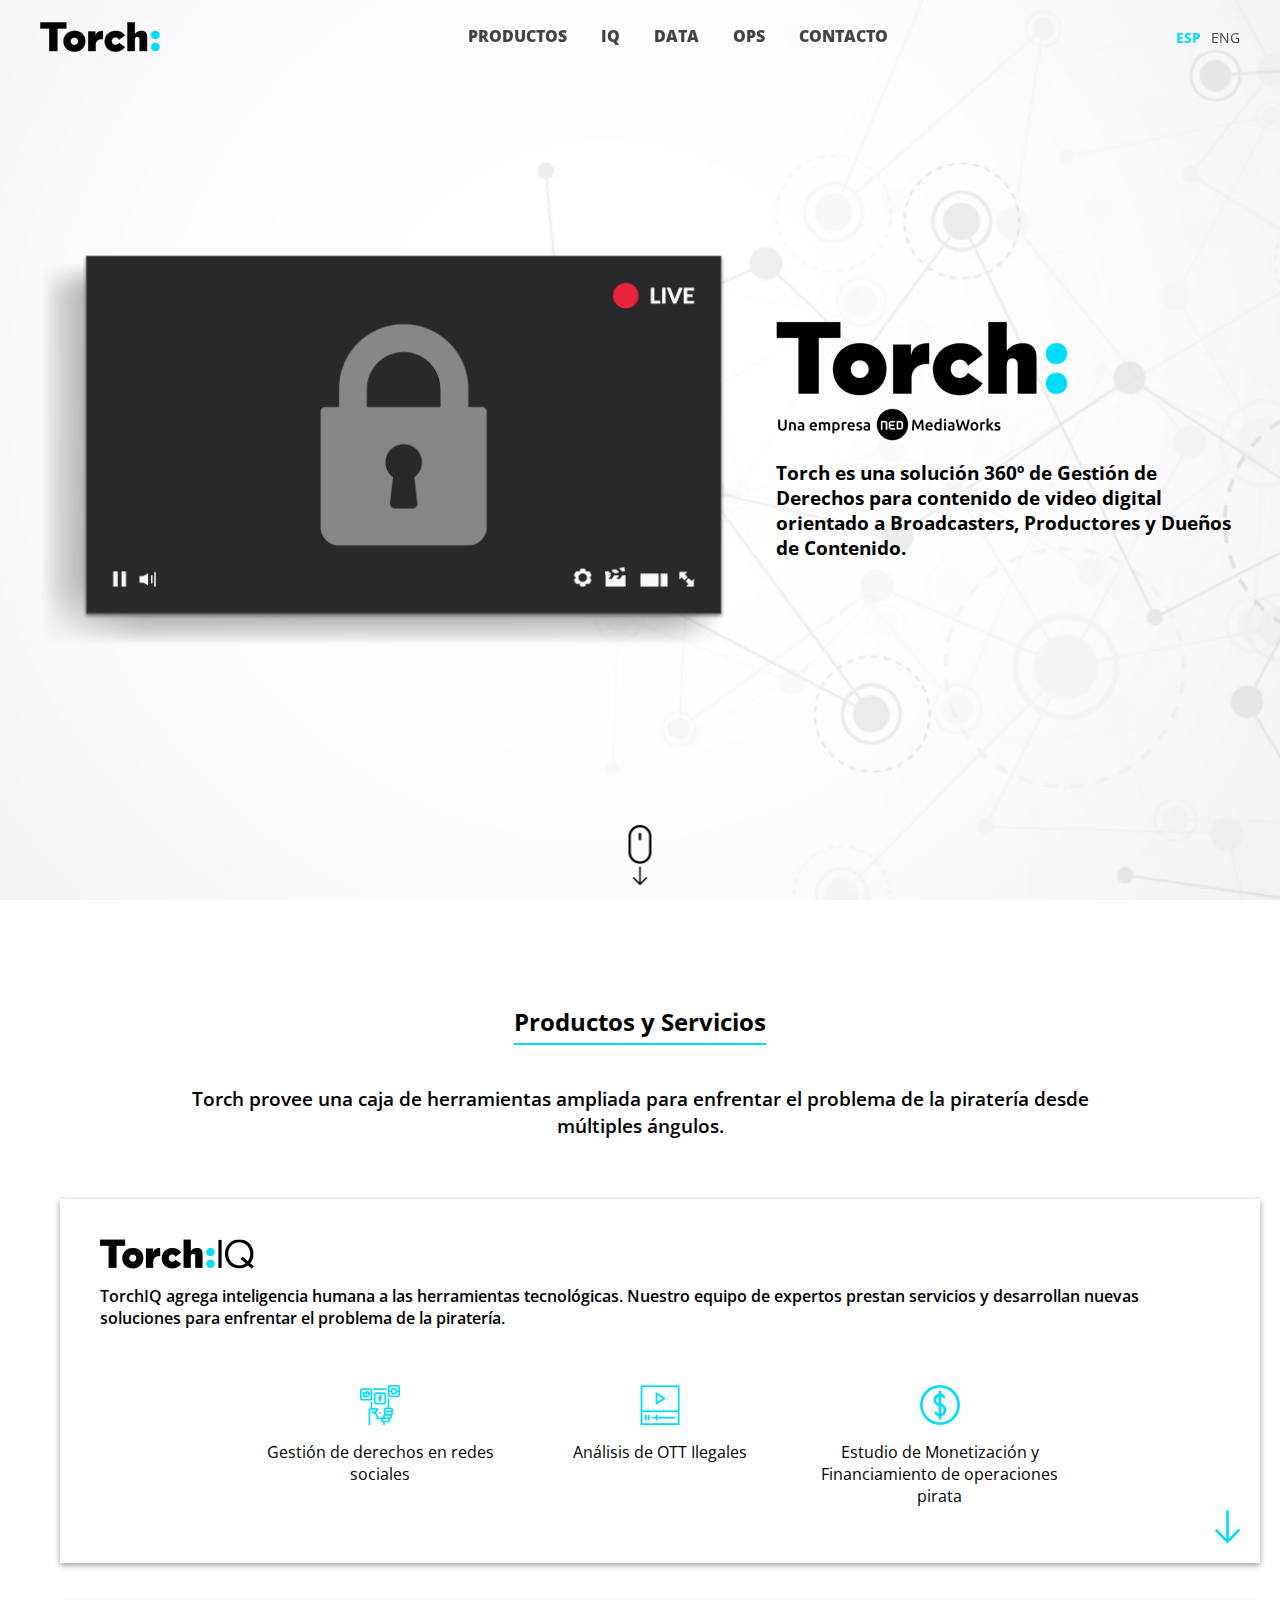
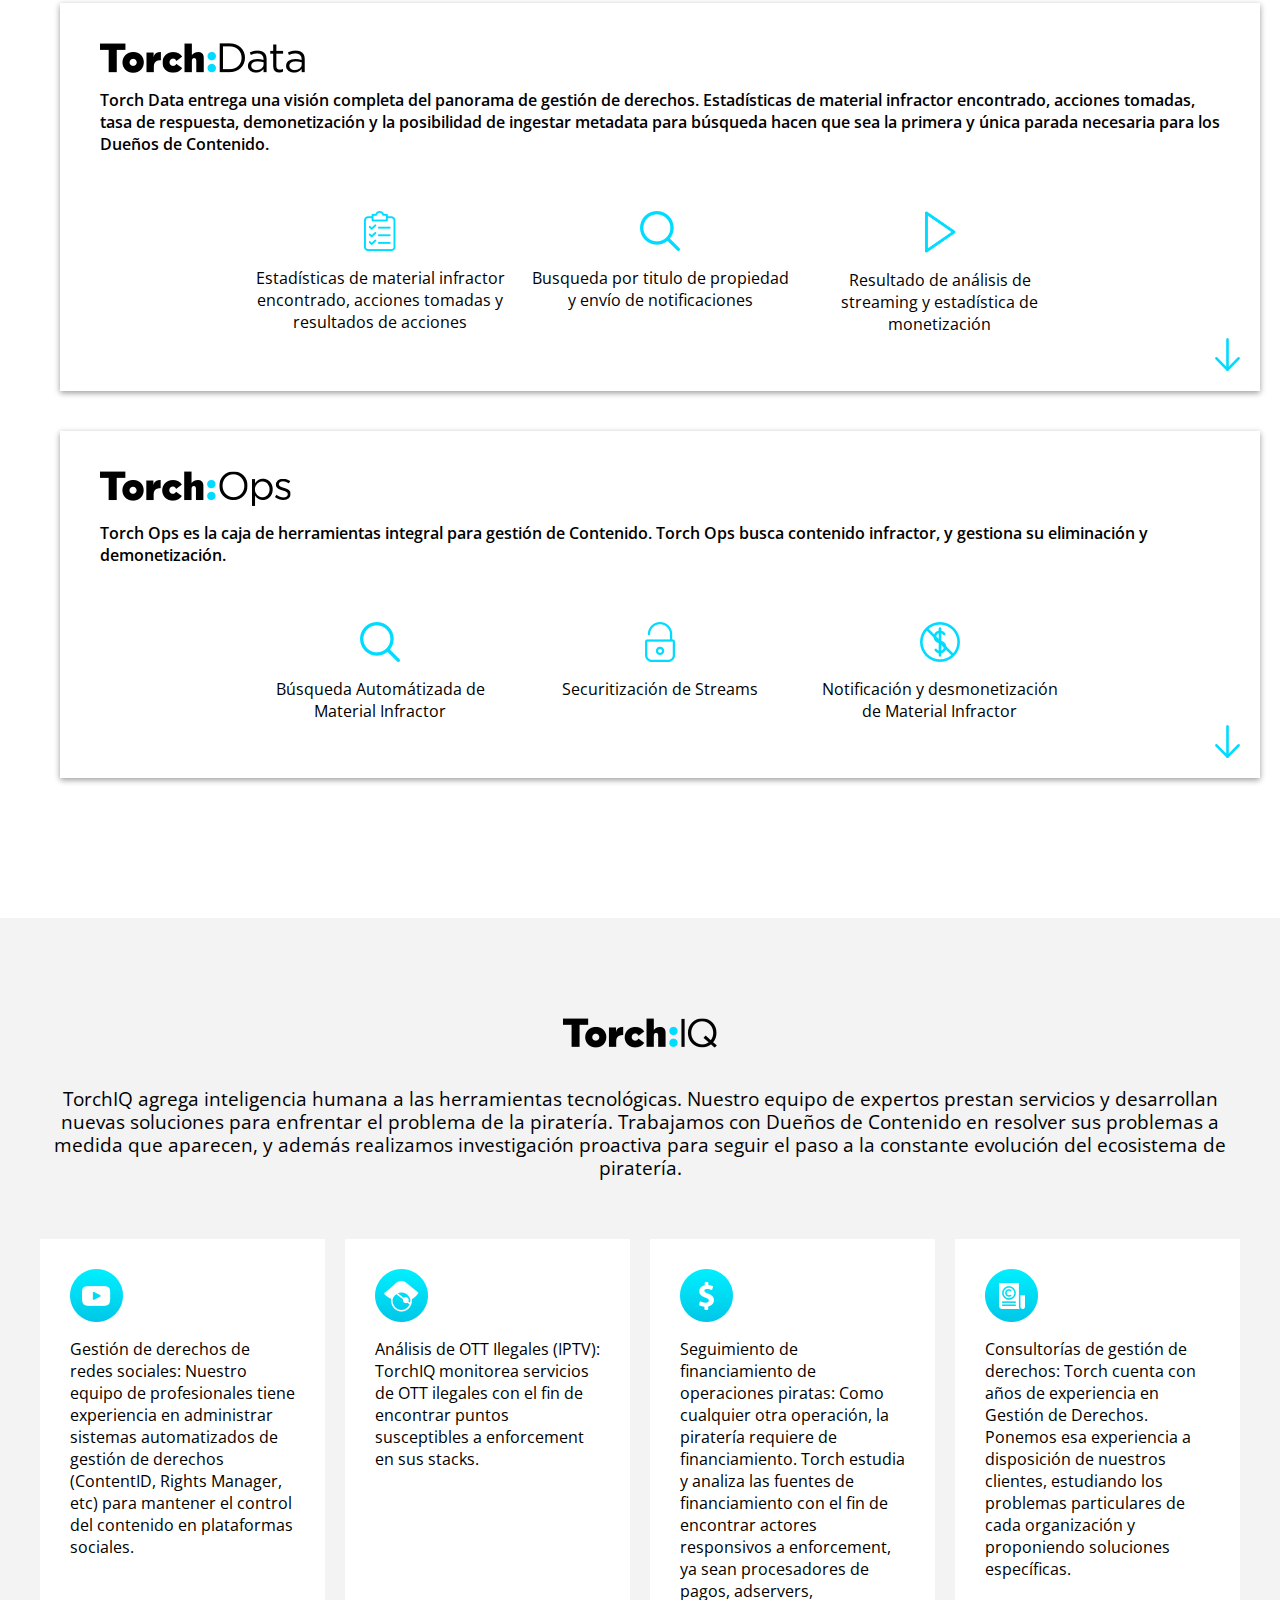
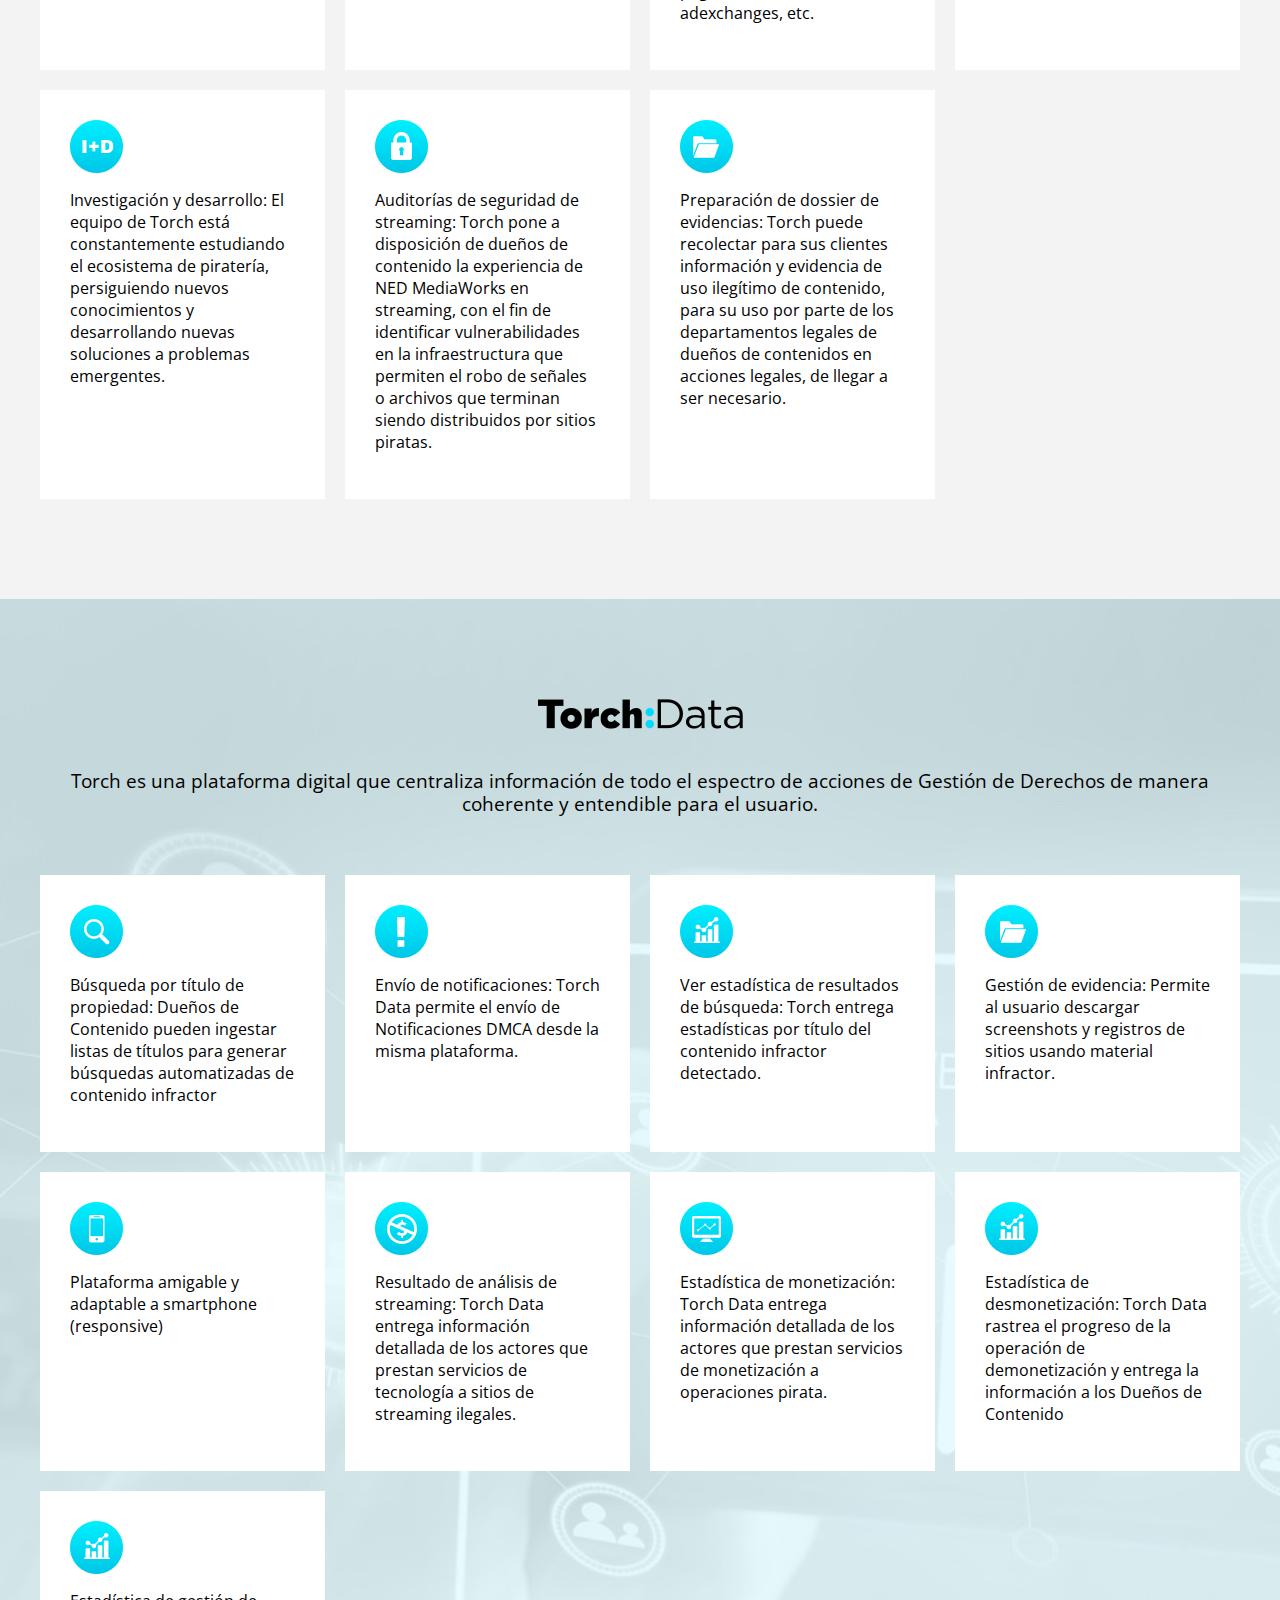
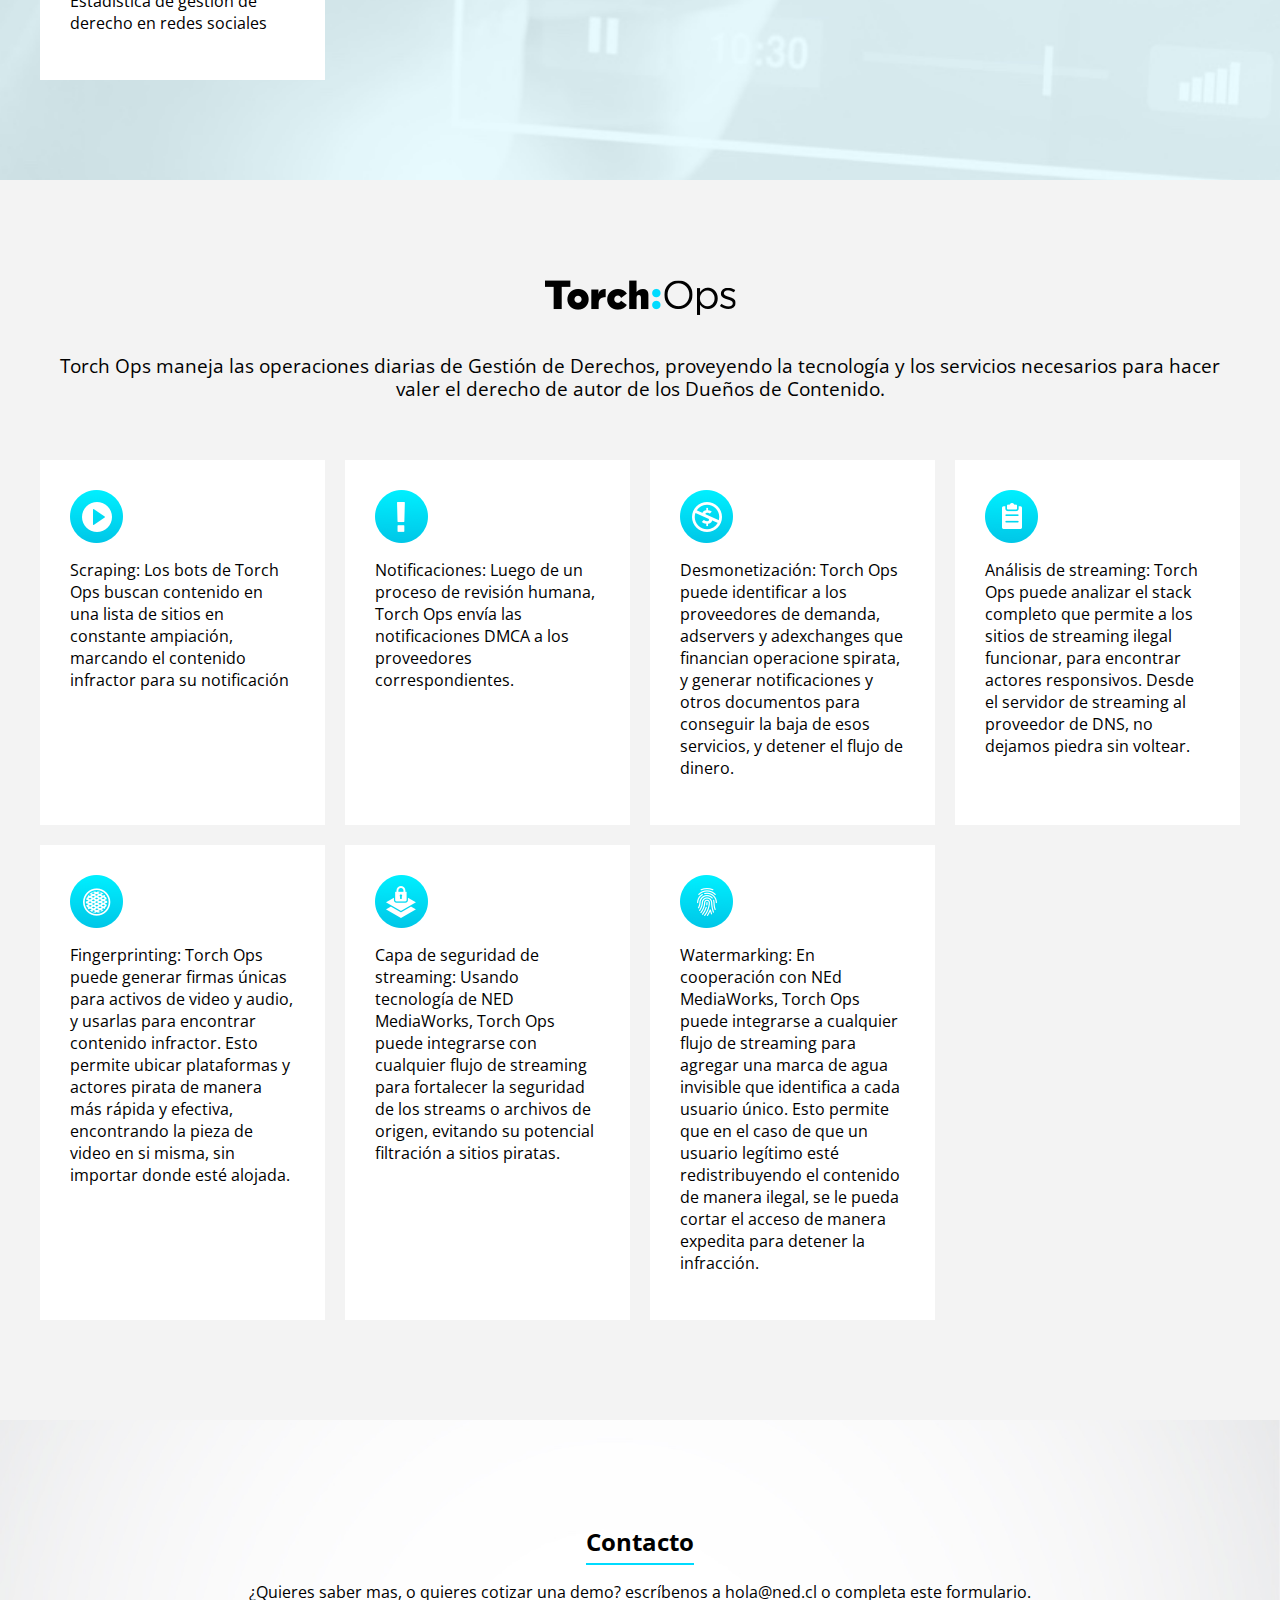
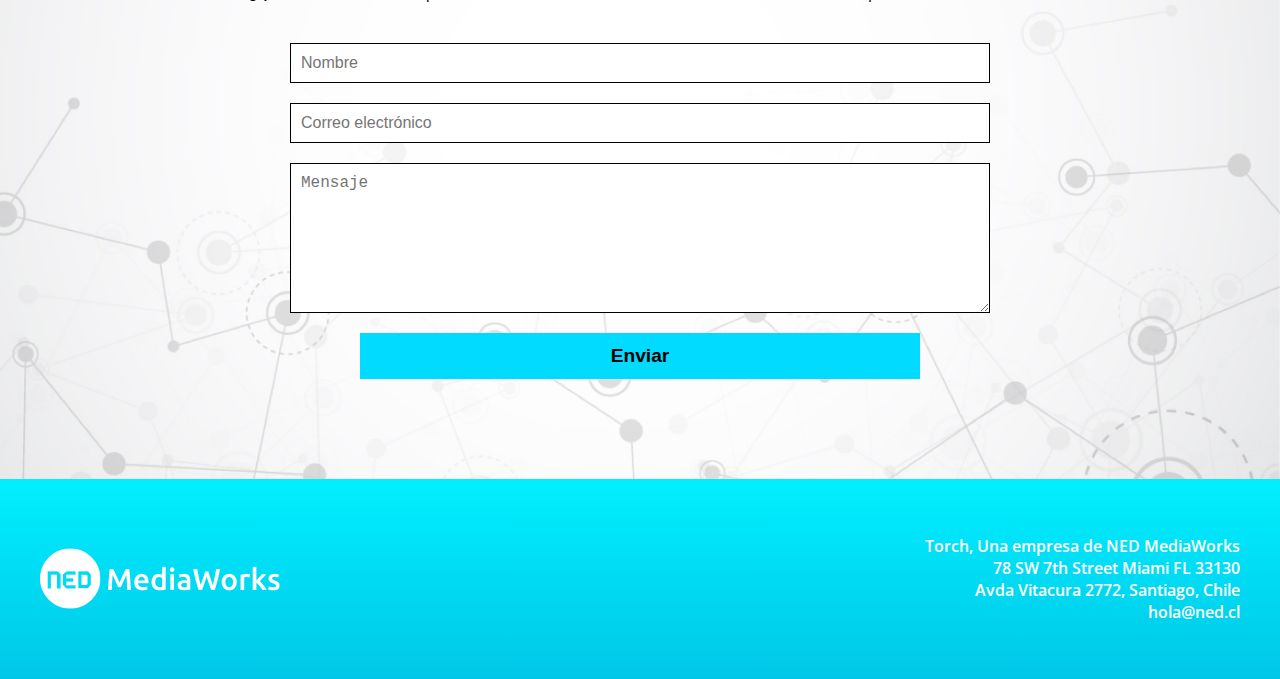
==== esp.html @ dfce6b6f "add english version" ====
<!DOCTYPE html>
<html lang="en">
<head>
  <meta charset="UTF-8">
  <meta name="viewport" content="width=device-width, initial-scale=1.0">
  <meta http-equiv="X-UA-Compatible" content="ie=edge">
  <title>TORCH</title>
  <meta name="Description" content="Torch es una solución 360º de Gestión de Derechos para contenido de video digital orientado a Broadcasters, Productores y Dueños de Contenido. ">
  <link href="https://fonts.googleapis.com/css?family=Open+Sans:400,700" rel="stylesheet">
  <link rel="stylesheet" href="assets/css/style.css" />

  <!-- Global site tag (gtag.js) - Google Analytics -->
  <script async src="https://www.googletagmanager.com/gtag/js?id=UA-133323738-1"></script>
  <script async>
    window.dataLayer = window.dataLayer || [];
    function gtag(){dataLayer.push(arguments);}
    gtag('js', new Date());

    gtag('config', 'UA-133323738-1');
  </script>

</head>
<body>
  <header>
    <div class="container">
      <a href="#intro" class="logo">
        <img src="assets/img/logo-final.png" alt="Torch">
      </a>
      <button id="mobilemenu">&#9776;</button>
      <nav>
        <ul class="menu">
          <li><a href="#products">Productos</a></li>
          <li><a href="#torch-iq">IQ</a></li>
          <li><a href="#torch-data">DATA</a></li>
          <li><a href="#torch-ops">OPS</a></li>
          <li><a href="#contact">Contacto</a></li>
        </ul>        
      </nav>
      <nav>
        <ul class="lang">
          <li><a class="current" href="esp.html">ESP</a></li>
          <li><a href="index.html">ENG</a></li>
        </ul>
      </nav>
    </div>
  </header>

  <main>
    <section class="intro" id="intro">
      <div class="container">
        <div class="content">
            <div class="col">
              <img src="assets/img/intro-video.png" alt="">
            </div>
            <div class="col">
              <div class="data">
                <img src="assets/img/logo-intro.png" alt="">
                <h3 class="intro">Torch es una solución 360º de Gestión de Derechos para contenido de video digital orientado a Broadcasters, Productores y Dueños de Contenido. 
                </h3>
              </div>
            </div>
        </div>
        <a href="#products" class="scroll">
          <img src="assets/img/ico-scroll.png" alt="Scroll">
        </a>
      </div>
    </section>
    
    <section class="products" id="products">
      <div class="container">
        <h2 class="title">Productos y Servicios</h2>
        <div class="block-intro">
          <p>Torch provee una caja de herramientas ampliada para enfrentar el problema de la piratería desde múltiples ángulos.</p>
        </div>
        <div class="items-list">
          <div class="item">
            <div class="top">
              <img src="assets/img/logo-torch-iq.png" alt="">
              <p>TorchIQ agrega inteligencia humana a las herramientas tecnológicas. Nuestro equipo de expertos prestan servicios y desarrollan nuevas soluciones para enfrentar el problema de la piratería.</p>
            </div>
            <div class="bottom">
              <div class="item">
                <img src="assets/img/ico-iq-01.png">
                <h3>Gestión de derechos en redes sociales</h3>
              </div>

              <div class="item">
                <img src="assets/img/ico-iq-02.png">
                <h3>Análisis de OTT Ilegales</h3>
              </div>

              <div class="item">
                <img src="assets/img/ico-iq-03.png">
                <h3>Estudio de Monetización y Financiamiento de operaciones pirata </h3>
              </div>
            </div>
            <a href="#torch-iq" class="arrow-down">
              <img src="assets/img/ico-arrow-down.png" alt="Down">
            </a>
          </div>

          <div class="item">
            <div class="top">
                <img src="assets/img/logo-torch-data.png" alt="">
              <p>Torch Data entrega una visión completa del panorama de gestión de derechos. Estadísticas de material infractor encontrado,  acciones tomadas, tasa de respuesta, demonetización y la posibilidad de ingestar metadata para búsqueda hacen que sea la primera y única parada necesaria para los Dueños de Contenido.</p>
            </div>
            <div class="bottom">
              <div class="item">
                <img src="assets/img/ico-data-01.png">
                <h3>Estadísticas de material infractor encontrado, acciones tomadas y resultados de acciones</h3>
              </div>

              <div class="item">
                <img src="assets/img/ico-data-02.png">
                <h3>Busqueda por titulo de propiedad y envío de notificaciones</h3>
              </div>

                <div class="item">
                  <img src="assets/img/ico-data-03.png">
                  <h3>Resultado de análisis de streaming y estadística de monetización</h3>
                </div>
            </div>
            <a href="#torch-data" class="arrow-down">
              <img src="assets/img/ico-arrow-down.png" alt="Down">
            </a>
          </div>

          <div class="item">
            <div class="top">
                <img src="assets/img/logo-torch-ops.png" alt="">
              <p>Torch Ops es la caja de herramientas integral para gestión de Contenido. Torch Ops busca contenido infractor, y gestiona su eliminación y demonetización.</p>
            </div>
            <div class="bottom">
              <div class="item">
                <img src="assets/img/ico-ops-01.png">
                <h3>Búsqueda Automátizada de Material Infractor</h3>
              </div>

              <div class="item">
                <img src="assets/img/ico-ops-02.png">
                <h3>Securitización de Streams</h3>
              </div>

                <div class="item">
                  <img src="assets/img/ico-ops-03.png">
                  <h3>Notificación y desmonetización de Material Infractor</h3>
                </div>
            </div>
            <a href="#torch-ops" class="arrow-down">
              <img src="assets/img/ico-arrow-down.png" alt="Down">
            </a>
          </div>
        </div>
      </div>
    </section>

    <section class="torch-iq block-products" id="torch-iq">
      <div class="container">
        <div class="top">
          <img src="assets/img/logo-torch-iq.png" alt="Torch IQ">
          <p>TorchIQ agrega inteligencia humana a las herramientas tecnológicas. Nuestro equipo de expertos prestan servicios y desarrollan nuevas soluciones para enfrentar el problema de la piratería. Trabajamos con Dueños de Contenido en resolver sus problemas a medida que aparecen, y además realizamos investigación proactiva para seguir el paso a la constante evolución del ecosistema de piratería.</p>
        </div>
        <div class="bottom items-list">
          <div class="item">
            <img src="assets/img/circle-iq-01.png">
            <p>Gestión de derechos de redes sociales: Nuestro equipo de profesionales tiene experiencia  en administrar sistemas automatizados de gestión de derechos (ContentID, Rights Manager, etc) para mantener el control del contenido en plataformas sociales.</p>
          </div>
          <div class="item">
            <img src="assets/img/circle-iq-02.png">
            <p>Análisis de OTT Ilegales (IPTV): TorchIQ monitorea servicios de OTT ilegales con el fin de encontrar puntos susceptibles a enforcement en sus stacks.</p>
          </div>
          <div class="item">
            <img src="assets/img/circle-iq-03.png">
            <p>Seguimiento de financiamiento de operaciones piratas: Como cualquier otra operación, la piratería requiere de financiamiento. Torch estudia y analiza las fuentes de financiamiento con el fin de encontrar actores responsivos a enforcement, ya sean procesadores de pagos, adservers, adexchanges, etc.</p>
          </div>
          <div class="item">
            <img src="assets/img/circle-iq-04.png">
            <p>Consultorías de gestión de derechos: Torch cuenta con años de experiencia en Gestión de Derechos. Ponemos esa experiencia a disposición de nuestros clientes, estudiando los problemas particulares de cada organización y proponiendo soluciones específicas.</p>
          </div>
          <div class="item">
              <img src="assets/img/circle-iq-05.png">
              <p>Investigación y desarrollo: El equipo de Torch está constantemente estudiando el ecosistema de piratería, persiguiendo nuevos conocimientos y desarrollando nuevas soluciones a problemas emergentes.</p>
            </div>
            <div class="item">
              <img src="assets/img/circle-iq-06.png">
              <p>Auditorías de seguridad de streaming: Torch pone a disposición de dueños de contenido la experiencia de NED MediaWorks en streaming, con el fin de identificar vulnerabilidades en la infraestructura que permiten el robo de señales o archivos que terminan siendo distribuidos por sitios piratas.</p>
            </div>
            <div class="item">
              <img src="assets/img/circle-iq-07.png">
              <p>Preparación de dossier de evidencias: Torch puede recolectar para sus clientes información y evidencia de uso ilegítimo de contenido, para su uso por parte de los departamentos legales de dueños de contenidos en acciones legales, de llegar a ser necesario.</p>
            </div>            
        </div>
      </div>
    </section>

    <section class="torch-data block-products" id="torch-data">
      <div class="container">
        <div class="top">
          <img src="assets/img/logo-torch-data.png" alt="Torch Data">
          <p>Torch es una plataforma digital que centraliza información de todo el espectro de acciones de Gestión de Derechos de manera coherente y entendible para el usuario.</p>
        </div>
        <div class="bottom items-list">
          <div class="item">
            <img src="assets/img/circle-data-01.png" alt="">
            <p>Búsqueda por título de propiedad: Dueños de Contenido pueden ingestar listas de títulos para generar búsquedas automatizadas de contenido infractor</p>
          </div>
          <div class="item">
            <img src="assets/img/circle-data-02.png" alt="">
            <p>Envío de notificaciones: Torch Data permite el envío de Notificaciones DMCA desde la misma plataforma.</p>
          </div>
          <div class="item">
            <img src="assets/img/circle-data-03.png" alt="">
            <p>Ver estadística de resultados de búsqueda: Torch entrega estadísticas por título del contenido infractor detectado.</p>
          </div>
          <div class="item">
            <img src="assets/img/circle-data-04.png" alt="">
            <p>Gestión de evidencia: Permite al usuario descargar screenshots y registros de sitios usando material infractor.</p>
          </div>
          <div class="item">
            <img src="assets/img/circle-data-05.png" alt="">
            <p>Plataforma amigable y adaptable a smartphone (responsive) </p>
          </div>
          <div class="item">
            <img src="assets/img/circle-data-06.png" alt="">
            <p>Resultado de análisis de streaming: Torch Data entrega información detallada de los actores que prestan servicios de tecnología a sitios de streaming ilegales.</p>
          </div>
          <div class="item">
            <img src="assets/img/circle-data-07.png" alt="">
            <p>Estadística de monetización: Torch Data entrega información detallada de los actores que prestan servicios de monetización a operaciones pirata.</p>
          </div>
          <div class="item">
            <img src="assets/img/circle-data-08.png" alt="">
            <p>Estadística de desmonetización: Torch Data rastrea el progreso de la operación de demonetización y entrega la información a los Dueños de Contenido </p>
          </div>
          <div class="item">
            <img src="assets/img/circle-data-09.png" alt="">
            <p>Estadística de gestión de derecho en redes sociales</p>
          </div>          
        </div>
      </div>
    </section>

    <section class="torch-ops block-products" id="torch-ops">
      <div class="container">
        <div class="top">
          <img src="assets/img/logo-torch-ops.png" alt="Torch Ops">
          <p>Torch Ops maneja las operaciones diarias de Gestión de Derechos, proveyendo la tecnología y los servicios necesarios para hacer valer el derecho de autor de los Dueños de Contenido.</p>
        </div>
        <div class="bottom items-list">
          <div class="item">
            <img src="assets/img/circle-ops-01.png" alt="">
            <p>Scraping: Los bots de Torch Ops buscan contenido en una lista de sitios en constante ampiación, marcando el contenido infractor para su notificación</p>
          </div>
          <div class="item">
            <img src="assets/img/circle-ops-02.png" alt="">
            <p>Notificaciones: Luego de un proceso de revisión humana, Torch Ops envía las notificaciones DMCA a los proveedores correspondientes.</p>
          </div>
          <div class="item">
            <img src="assets/img/circle-ops-03.png" alt="">
            <p>Desmonetización: Torch Ops puede identificar a los proveedores de demanda, adservers y adexchanges que financian operacione spirata, y generar notificaciones y otros documentos para conseguir la baja de esos servicios, y detener el flujo de dinero.</p>
          </div>
          <div class="item">
            <img src="assets/img/circle-ops-04.png" alt="">
            <p>Análisis de streaming: Torch Ops puede analizar el stack completo que permite a los sitios de streaming ilegal funcionar, para encontrar actores responsivos. Desde el servidor de streaming al proveedor de DNS, no dejamos piedra sin voltear. </p>
          </div>
          <div class="item">
            <img src="assets/img/circle-ops-05.png" alt="">
            <p>Fingerprinting: Torch Ops puede generar firmas únicas para activos de video y audio, y  usarlas para encontrar contenido infractor. Esto permite ubicar plataformas y actores pirata de manera más rápida y efectiva, encontrando la pieza de video en si misma, sin importar donde esté alojada.</p>
          </div>
          <div class="item">
            <img src="assets/img/circle-ops-06.png" alt="">
            <p>Capa de seguridad de streaming: Usando tecnología de NED MediaWorks, Torch Ops puede integrarse con cualquier flujo de streaming para fortalecer la seguridad de los streams o archivos de origen, evitando su potencial filtración a sitios piratas.</p>
          </div>
          <div class="item">
            <img src="assets/img/circle-ops-07.png" alt="">
            <p>Watermarking: En cooperación con NEd MediaWorks, Torch Ops puede integrarse a cualquier flujo de streaming para agregar una marca de agua invisible que identifica a cada usuario único. Esto permite que en el caso de que un usuario legítimo esté redistribuyendo el contenido de manera ilegal, se le pueda cortar el acceso de manera expedita para detener la infracción.</p>
          </div>
        </div>
      </div>
    </section>

    <section class="contacto" id="contact">
      <div class="container">
        <h2 class="title">Contacto</h2>
        <div class="data">
          <p>¿Quieres saber mas, o quieres cotizar una demo? escríbenos a hola@ned.cl o completa este formulario.</p>
        </div>
        <div class="form">
          <form method="POST" action="http://formspree.io/hola@ned.cl">
            <input type="hidden" name="_next" value="//torchdata.io/gracias.html" />
            <input type="name" name="name" placeholder="Nombre">
            <input type="email" name="email" placeholder="Correo electrónico">
            <textarea name="message" placeholder="Mensaje"></textarea>
            <button class="submit" type="submit">Enviar</button>
          </form>
        </div>
      </div>
    </section>
  </main>

  <footer>
    <div class="container">
      <div class="col">
          <img src="assets/img/logo-footer.png" alt="NED">
      </div>
      <div class="col">
        <p>Torch, Una empresa de NED MediaWorks<br>
          78 SW 7th Street Miami FL 33130<br>
          Avda Vitacura 2772, Santiago, Chile<br>
          <a href="mailto:hola@ned.cl" target="_blank">hola@ned.cl</a>
          </p>
      </div>
    </div>
  </footer>

  <script src="https://code.jquery.com/jquery-2.2.4.min.js" integrity="sha256-BbhdlvQf/xTY9gja0Dq3HiwQF8LaCRTXxZKRutelT44=" crossorigin="anonymous"></script>
  <script src="assets/js/main.js" type="text/javascript" charset="utf-8"></script>
</body>
</html>
---- assets/css/style.css ----
body {
  background: #FFF;
  font-family: 'Open Sans', sans-serif;
  --main-color: #00dbff;
  margin: 0;
  padding: 0; }

* {
  outline: none; }

a, a:hover {
  -webkit-transition: 0.3s;
  -moz-transition: 0.3s;
  -o-transition: 0.3s;
  -ms-transition: 0.3s;
  transition: 0.3s; }

ul {
  margin: 0;
  padding: 0;
  list-style: none; }

/* clear */
/* global box-sizing */
*,
*:after,
*:before {
  -moz-box-sizing: border-box;
  -webkit-box-sizing: border-box;
  box-sizing: border-box;
  -webkit-font-smoothing: antialiased;
  font-smoothing: antialiased;
  text-rendering: optimizeLegibility; }

.clear:before,
.clear:after {
  content: ' ';
  display: table; }

.clear:after {
  clear: both; }

.clear {
  *zoom: 1; }

img {
  max-width: 100%;
  vertical-align: bottom; }

a {
  color: #444;
  text-decoration: none; }

a:hover {
  color: #444; }

a:focus {
  outline: 0; }

a:hover,
a:active {
  outline: 0; }

input:focus {
  outline: 0;
  border: 1px solid #04A4CC; }

.class-selected {
  background-color: rgba(26, 188, 156, 0.5); }
  @media only screen and (max-width: 480px) {
    .class-selected {
      background-color: rgba(46, 204, 113, 0.5); } }
  @media only screen and (max-width: 767px) {
    .class-selected {
      background-color: rgba(52, 152, 219, 0.5); } }
  @media only screen and (min-width: 768px) and (max-width: 979px) {
    .class-selected {
      background-color: rgba(155, 89, 182, 0.5); } }

.container {
  width: 100%;
  display: block;
  margin: 0 auto;
  padding: 0; }
  @media only screen and (min-width: 1200px) {
    .container {
      width: 1200px; } }

header {
  position: fixed;
  width: 100%;
  top: 0;
  z-index: 9000;
  -webkit-transition: 0.3s;
  -moz-transition: 0.3s;
  -o-transition: 0.3s;
  -ms-transition: 0.3s;
  transition: 0.3s; }
  @media only screen and (max-width: 480px) {
    header {
      background: #FFF;
      -webkit-box-shadow: 0px 0 13px 2px rgba(0, 0, 0, 0.2);
      box-shadow: 0px 0 13px 2px rgba(0, 0, 0, 0.2); } }
  header .container {
    display: -webkit-box;
    display: -moz-box;
    display: -ms-flexbox;
    display: -webkit-flex;
    display: flex;
    -webkit-flex-wrap: wrap;
    -moz-flex-wrap: wrap;
    -ms-flex-wrap: wrap;
    flex-wrap: wrap;
    -webkit-justify-content: space-between;
    -moz-justify-content: space-between;
    -ms-justify-content: space-between;
    -webkit-box-pack: justify;
    justify-content: space-between;
    -ms-flex-pack: space-between;
    -webkit-align-items: center;
    -moz-align-items: center;
    -ms-align-items: center;
    -webkit-box-align: center;
    -ms-flex-align: center;
    align-items: center;
    padding: 20px 10px; }
    @media only screen and (min-width: 1200px) {
      header .container {
        padding: 20px 0; } }
    header .container button#mobilemenu {
      background: none;
      border: none;
      color: #444;
      font-size: 1.4rem;
      line-height: 1; }
      @media only screen and (min-width: 1200px) {
        header .container button#mobilemenu {
          display: none; } }
    header .container nav {
      display: none; }
      @media only screen and (max-width: 480px) {
        header .container nav {
          width: 100%;
          background: #FFF; } }
      @media only screen and (min-width: 1200px) {
        header .container nav {
          display: -webkit-box;
          display: -moz-box;
          display: -ms-flexbox;
          display: -webkit-flex;
          display: flex;
          -webkit-flex-wrap: wrap;
          -moz-flex-wrap: wrap;
          -ms-flex-wrap: wrap;
          flex-wrap: wrap;
          -webkit-justify-content: flex-end;
          -moz-justify-content: flex-end;
          -ms-justify-content: flex-end;
          -webkit-box-pack: end;
          justify-content: flex-end;
          -ms-flex-pack: flex-end;
          -webkit-align-items: center;
          -moz-align-items: center;
          -ms-align-items: center;
          -webkit-box-align: center;
          -ms-flex-align: center;
          align-items: center; } }
      header .container nav ul.menu {
        padding: 20px 0 0; }
        @media only screen and (min-width: 1200px) {
          header .container nav ul.menu {
            padding: 0;
            display: -webkit-box;
            display: -moz-box;
            display: -ms-flexbox;
            display: -webkit-flex;
            display: flex;
            -webkit-flex-wrap: wrap;
            -moz-flex-wrap: wrap;
            -ms-flex-wrap: wrap;
            flex-wrap: wrap;
            -webkit-justify-content: flex-end;
            -moz-justify-content: flex-end;
            -ms-justify-content: flex-end;
            -webkit-box-pack: end;
            justify-content: flex-end;
            -ms-flex-pack: flex-end;
            -webkit-align-items: center;
            -moz-align-items: center;
            -ms-align-items: center;
            -webkit-box-align: center;
            -ms-flex-align: center;
            align-items: center; } }
        header .container nav ul.menu li {
          text-transform: uppercase;
          font-weight: 800; }
          @media only screen and (min-width: 1200px) {
            header .container nav ul.menu li {
              margin: 0 0 0 30px; } }
          header .container nav ul.menu li a {
            display: block;
            border-bottom: 2px solid transparent;
            padding: 5px 2px; }
            header .container nav ul.menu li a:hover {
              border-bottom: 2px solid #00dbff; }
      header .container nav ul.lang {
        padding: 30px 0 0 0;
        margin: 0;
        display: -webkit-box;
        display: -moz-box;
        display: -ms-flexbox;
        display: -webkit-flex;
        display: flex;
        -webkit-flex-wrap: wrap;
        -moz-flex-wrap: wrap;
        -ms-flex-wrap: wrap;
        flex-wrap: wrap;
        -webkit-justify-content: flex-start;
        -moz-justify-content: flex-start;
        -ms-justify-content: flex-start;
        -webkit-box-pack: start;
        justify-content: flex-start;
        -ms-flex-pack: flex-start;
        -webkit-align-items: center;
        -moz-align-items: center;
        -ms-align-items: center;
        -webkit-box-align: center;
        -ms-flex-align: center;
        align-items: center; }
        @media only screen and (min-width: 1200px) {
          header .container nav ul.lang {
            padding: 0;
            -webkit-justify-content: flex-end;
            -moz-justify-content: flex-end;
            -ms-justify-content: flex-end;
            -webkit-box-pack: end;
            justify-content: flex-end;
            -ms-flex-pack: flex-end; } }
        header .container nav ul.lang li {
          margin: 0 10px 0 0;
          font-size: 0.9rem; }
          @media only screen and (min-width: 1200px) {
            header .container nav ul.lang li {
              margin: 0 0 0 10px; } }
          header .container nav ul.lang li a {
            display: block; }
            header .container nav ul.lang li a:hover {
              color: #00dbff; }
            header .container nav ul.lang li a.current {
              font-weight: bold;
              color: #00dbff; }
  header.active {
    background: #FFF;
    -webkit-box-shadow: 0px 0 13px 2px rgba(0, 0, 0, 0.2);
    box-shadow: 0px 0 13px 2px rgba(0, 0, 0, 0.2); }
    header.active .container {
      padding: 10px;
      -webkit-transition: 0.3s;
      -moz-transition: 0.3s;
      -o-transition: 0.3s;
      -ms-transition: 0.3s;
      transition: 0.3s; }
      @media only screen and (min-width: 1200px) {
        header.active .container {
          padding: 10px 0; } }

main h2.title {
  display: table;
  text-align: center;
  margin: 0 auto;
  padding: 5px 0;
  border-bottom: 2px solid #00dbff; }

main section.intro {
  background: url(../img/bg-intro.jpg) no-repeat center center;
  -webkit-background-size: cover;
  -moz-background-size: cover;
  -o-background-size: cover;
  background-size: cover;
  min-height: 100vh;
  position: relative;
  display: -ms-grid;
  display: grid;
  -webkit-box-align: center;
  -ms-flex-align: center;
  align-items: center; }
  main section.intro .container .content {
    padding: 80px 20px 0;
    -ms-grid-columns: 1fr;
    grid-template-columns: 1fr; }
    @media only screen and (min-width: 1200px) {
      main section.intro .container .content {
        padding: 0;
        display: -ms-grid;
        display: grid;
        -ms-grid-columns: 4fr 3fr;
        grid-template-columns: 4fr 3fr;
        -webkit-box-align: center;
        -ms-flex-align: center;
        align-items: center; } }
    main section.intro .container .content .col .data {
      text-align: center;
      margin: 40px 0 0 0; }
      @media only screen and (min-width: 1200px) {
        main section.intro .container .content .col .data {
          margin: 0;
          padding: 0 0 0 50px;
          text-align: left; } }
  main section.intro .container a.scroll {
    position: relative;
    display: table;
    margin: 30px auto; }
    @media only screen and (min-width: 1200px) {
      main section.intro .container a.scroll {
        position: absolute;
        display: table;
        margin: 0 auto;
        bottom: 15px;
        left: 50%;
        -webkit-transform: translate(-50%, 0);
        -ms-transform: translate(-50%, 0);
        transform: translate(-50%, 0); } }

main section.products .container {
  padding: 60px 0 20px; }
  @media only screen and (min-width: 1200px) {
    main section.products .container {
      padding: 100px 0; } }
  main section.products .container .block-intro {
    padding: 20px; }
    @media only screen and (min-width: 1200px) {
      main section.products .container .block-intro {
        padding: 0; } }
    main section.products .container .block-intro p {
      font-size: 1.2rem;
      text-align: center;
      font-weight: 600; }
      @media only screen and (min-width: 1200px) {
        main section.products .container .block-intro p {
          max-width: 900px;
          margin: 40px auto 60px; } }
  main section.products .container .items-list > .item {
    position: relative;
    width: calc(100% - 40px);
    margin: 0 20px 40px;
    padding: 20px;
    -webkit-box-shadow: 0 2px 6px 0 rgba(0, 0, 0, 0.4);
    box-shadow: 0 2px 6px 0 rgba(0, 0, 0, 0.4); }
    @media only screen and (min-width: 1200px) {
      main section.products .container .items-list > .item {
        width: 100%;
        margin: 0 20 40px 0;
        padding: 40px; } }
    main section.products .container .items-list > .item .top p {
      font-weight: 600; }
    main section.products .container .items-list > .item .bottom {
      display: -webkit-box;
      display: -moz-box;
      display: -ms-flexbox;
      display: -webkit-flex;
      display: flex;
      -webkit-flex-wrap: wrap;
      -moz-flex-wrap: wrap;
      -ms-flex-wrap: wrap;
      flex-wrap: wrap;
      -webkit-justify-content: center;
      -moz-justify-content: center;
      -ms-justify-content: center;
      -webkit-box-pack: center;
      justify-content: center;
      -ms-flex-pack: center;
      -webkit-align-items: flex-start;
      -moz-align-items: flex-start;
      -ms-align-items: flex-start;
      -webkit-box-align: start;
      -ms-flex-align: start;
      align-items: flex-start;
      padding: 20px 0 0; }
      @media only screen and (min-width: 1200px) {
        main section.products .container .items-list > .item .bottom {
          padding: 40px 0 0; } }
      main section.products .container .items-list > .item .bottom > .item {
        width: 100%;
        display: block;
        margin: 0 0 20px 0; }
        @media only screen and (min-width: 1200px) {
          main section.products .container .items-list > .item .bottom > .item {
            width: 23%;
            margin: 0 1%;
            text-align: center; } }
        main section.products .container .items-list > .item .bottom > .item h3 {
          font-weight: normal;
          font-size: 1rem; }
  @media only screen and (min-width: 1200px) {
    main section.products .container a.arrow-down {
      position: absolute;
      right: 20px;
      bottom: 20px; }
      main section.products .container a.arrow-down:hover {
        opacity: 0.6; } }

main section.torch-iq {
  background: #F3F3F3; }

main section.torch-data {
  background: url(../img/bg-torch-data.jpg) no-repeat center center;
  -webkit-background-size: cover;
  -moz-background-size: cover;
  -o-background-size: cover;
  background-size: cover; }

main section.torch-ops {
  background: #F3F3F3; }

main section.contacto {
  background: url(../img/bg-contacto.jpg) no-repeat center center;
  -webkit-background-size: cover;
  -moz-background-size: cover;
  -o-background-size: cover;
  background-size: cover; }
  main section.contacto .container {
    padding: 50px 20px; }
    @media only screen and (min-width: 1200px) {
      main section.contacto .container {
        padding: 100px 0; } }
    main section.contacto .container .data {
      text-align: center; }
    @media only screen and (min-width: 1200px) {
      main section.contacto .container .form form {
        max-width: 700px;
        margin: 40px auto 0; } }
    main section.contacto .container .form form input, main section.contacto .container .form form textarea {
      width: 100%;
      display: block;
      clear: both;
      border: 1px solid #000;
      padding: 10px;
      margin: 0 0 20px 0;
      font-size: 1rem; }
    main section.contacto .container .form form textarea {
      height: 150px; }
    main section.contacto .container .form form button.submit {
      display: table;
      width: 80%;
      margin: 0 auto;
      padding: 12px 0;
      background: #00dbff;
      border: none;
      color: #000;
      font-size: 1.2rem;
      font-weight: 800;
      text-align: center; }
      main section.contacto .container .form form button.submit:hover {
        background: #00afcc;
        cursor: pointer; }

main section.block-products {
  padding: 100px 0; }
  main section.block-products .container {
    padding: 0 20px; }
    @media only screen and (min-width: 1200px) {
      main section.block-products .container {
        padding: 0; } }
    main section.block-products .container .top {
      text-align: center;
      margin: 0 0 60px 0; }
      main section.block-products .container .top img {
        margin: 0 0 20px 0; }
      main section.block-products .container .top p {
        font-size: 1.2rem;
        line-height: 1.2; }
    main section.block-products .container .bottom.items-list {
      display: -ms-grid;
      display: grid;
      -ms-grid-columns: 1fr;
      grid-template-columns: 1fr;
      grid-row-gap: 20px; }
      @media only screen and (min-width: 1200px) {
        main section.block-products .container .bottom.items-list {
          -ms-grid-columns: (1fr)[4];
          grid-template-columns: repeat(4, 1fr);
          grid-column-gap: 20px; } }
      main section.block-products .container .bottom.items-list .item {
        background: #FFF;
        padding: 20px; }
        @media only screen and (min-width: 1200px) {
          main section.block-products .container .bottom.items-list .item {
            padding: 30px; } }

footer {
  background: #00efff;
  /* Old browsers */
  background: -moz-linear-gradient(top, #00efff 0%, #00c7e7 100%);
  /* FF3.6-15 */
  background: -webkit-linear-gradient(top, #00efff 0%, #00c7e7 100%);
  /* Chrome10-25,Safari5.1-6 */
  background: -webkit-gradient(linear, left top, left bottom, from(#00efff), to(#00c7e7));
  background: -o-linear-gradient(top, #00efff 0%, #00c7e7 100%);
  background: linear-gradient(to bottom, #00efff 0%, #00c7e7 100%);
  /* W3C, IE10+, FF16+, Chrome26+, Opera12+, Safari7+ */ }
  footer .container {
    padding: 40px 20px; }
    @media only screen and (min-width: 1200px) {
      footer .container {
        padding: 40px 0;
        display: -webkit-box;
        display: -moz-box;
        display: -ms-flexbox;
        display: -webkit-flex;
        display: flex;
        -webkit-flex-wrap: wrap;
        -moz-flex-wrap: wrap;
        -ms-flex-wrap: wrap;
        flex-wrap: wrap;
        -webkit-justify-content: space-between;
        -moz-justify-content: space-between;
        -ms-justify-content: space-between;
        -webkit-box-pack: justify;
        justify-content: space-between;
        -ms-flex-pack: space-between;
        -webkit-align-items: center;
        -moz-align-items: center;
        -ms-align-items: center;
        -webkit-box-align: center;
        -ms-flex-align: center;
        align-items: center; } }
    footer .container .col p {
      font-weight: 600;
      color: #FFF; }
      footer .container .col p a {
        color: #FFF; }
        footer .container .col p a:hover {
          text-decoration: underline; }
      @media only screen and (min-width: 1200px) {
        footer .container .col p {
          text-align: right; } }
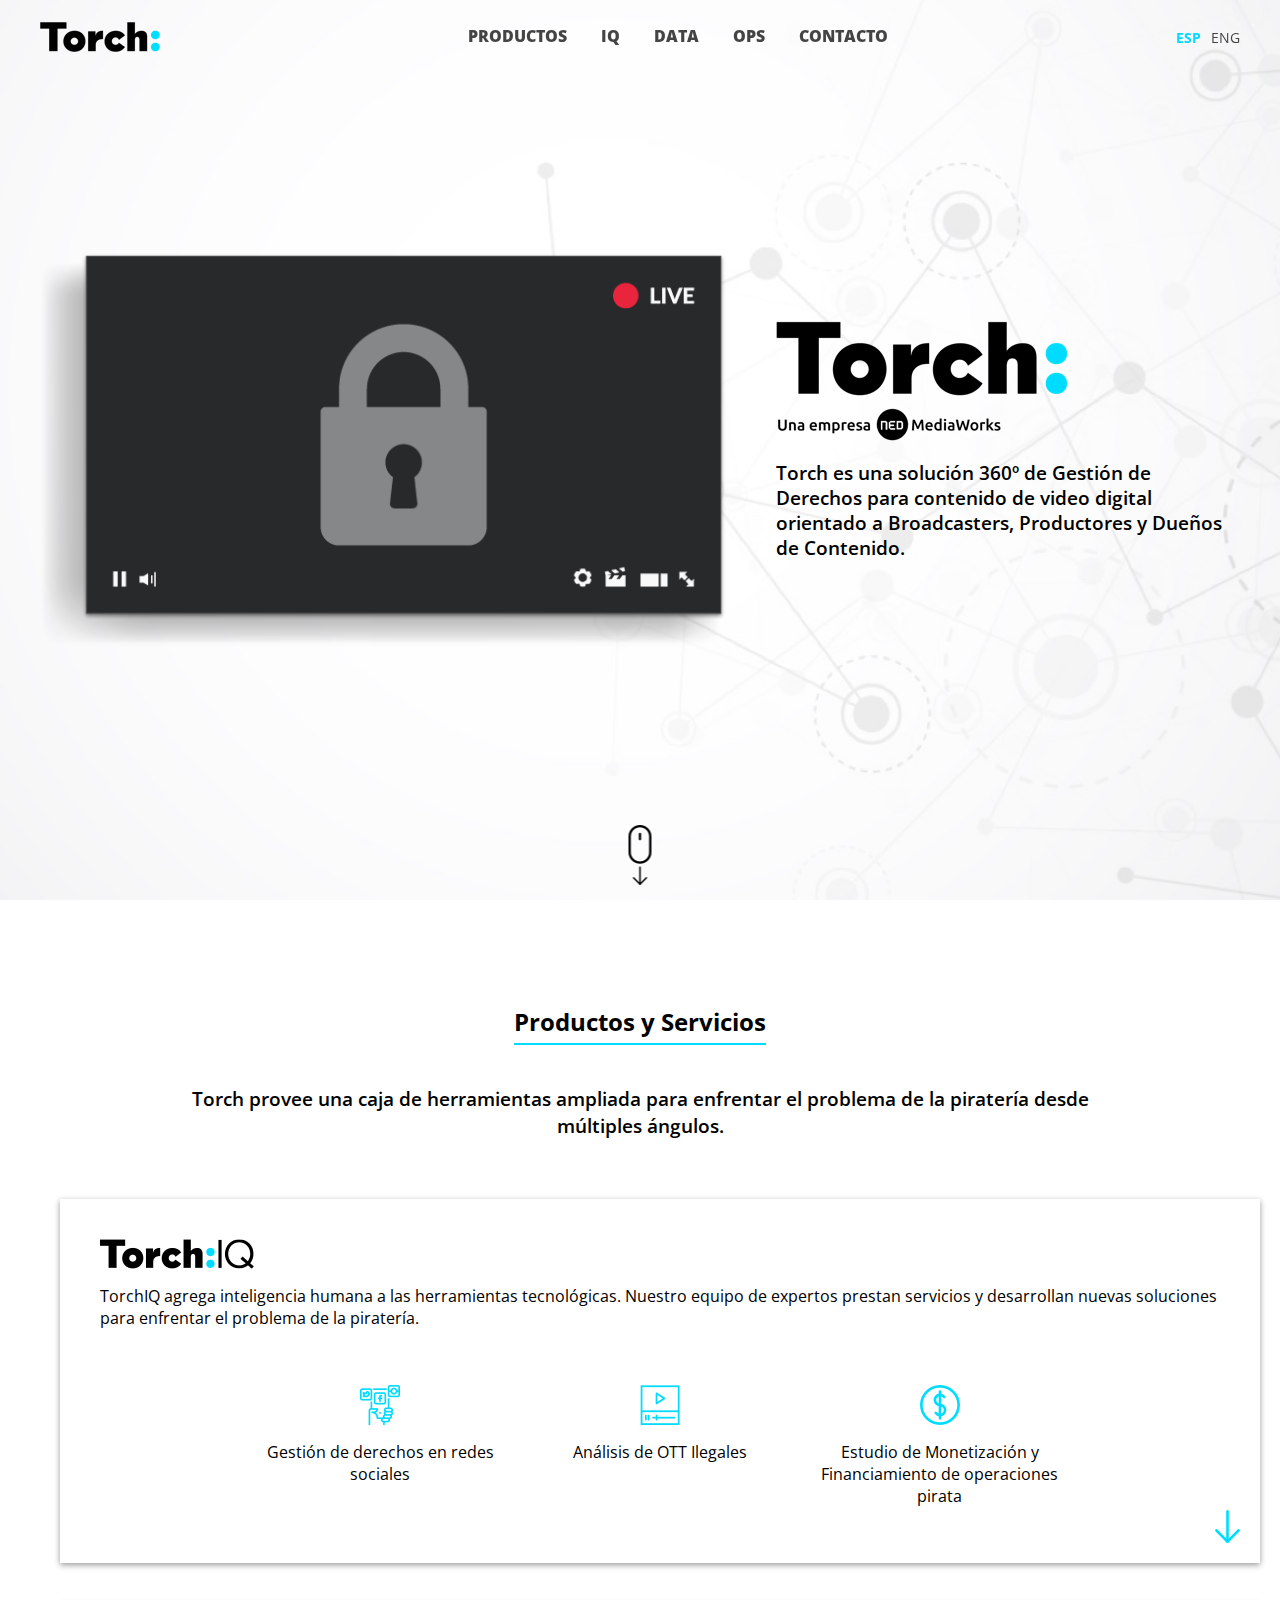
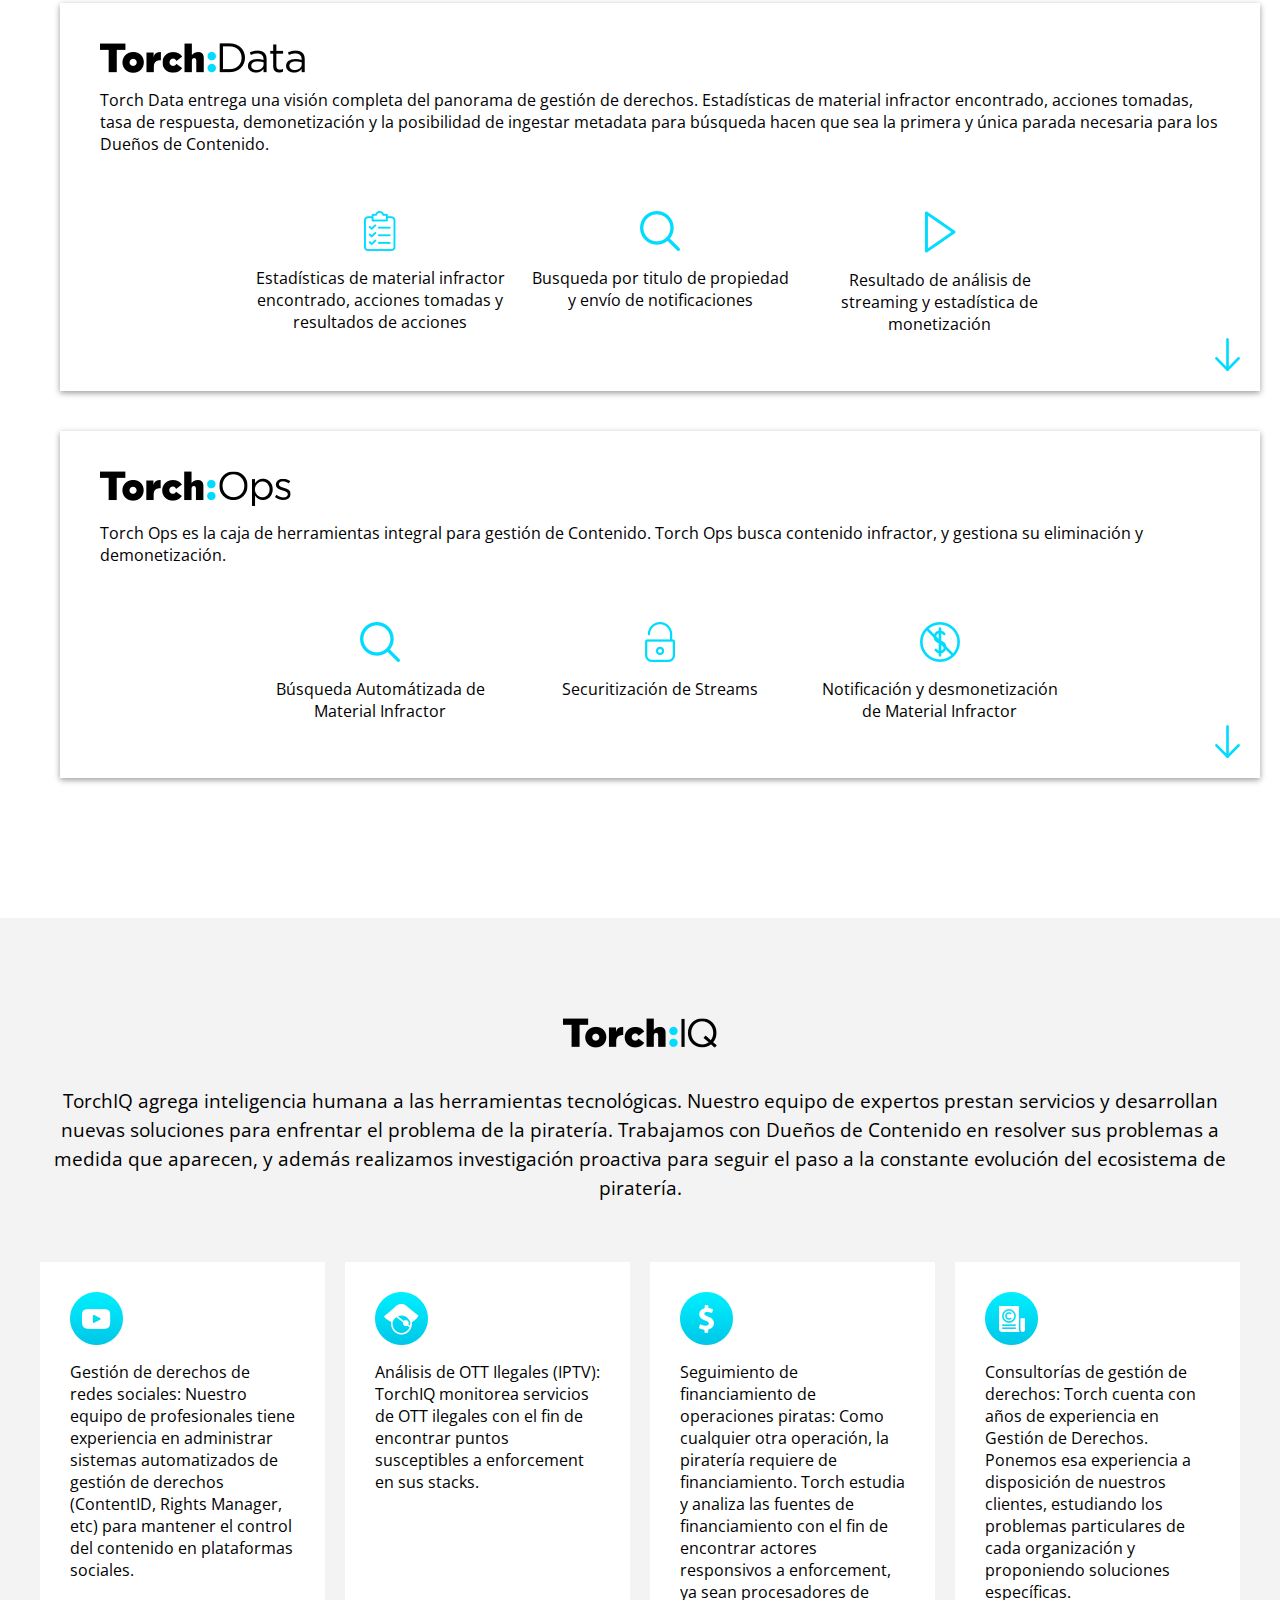
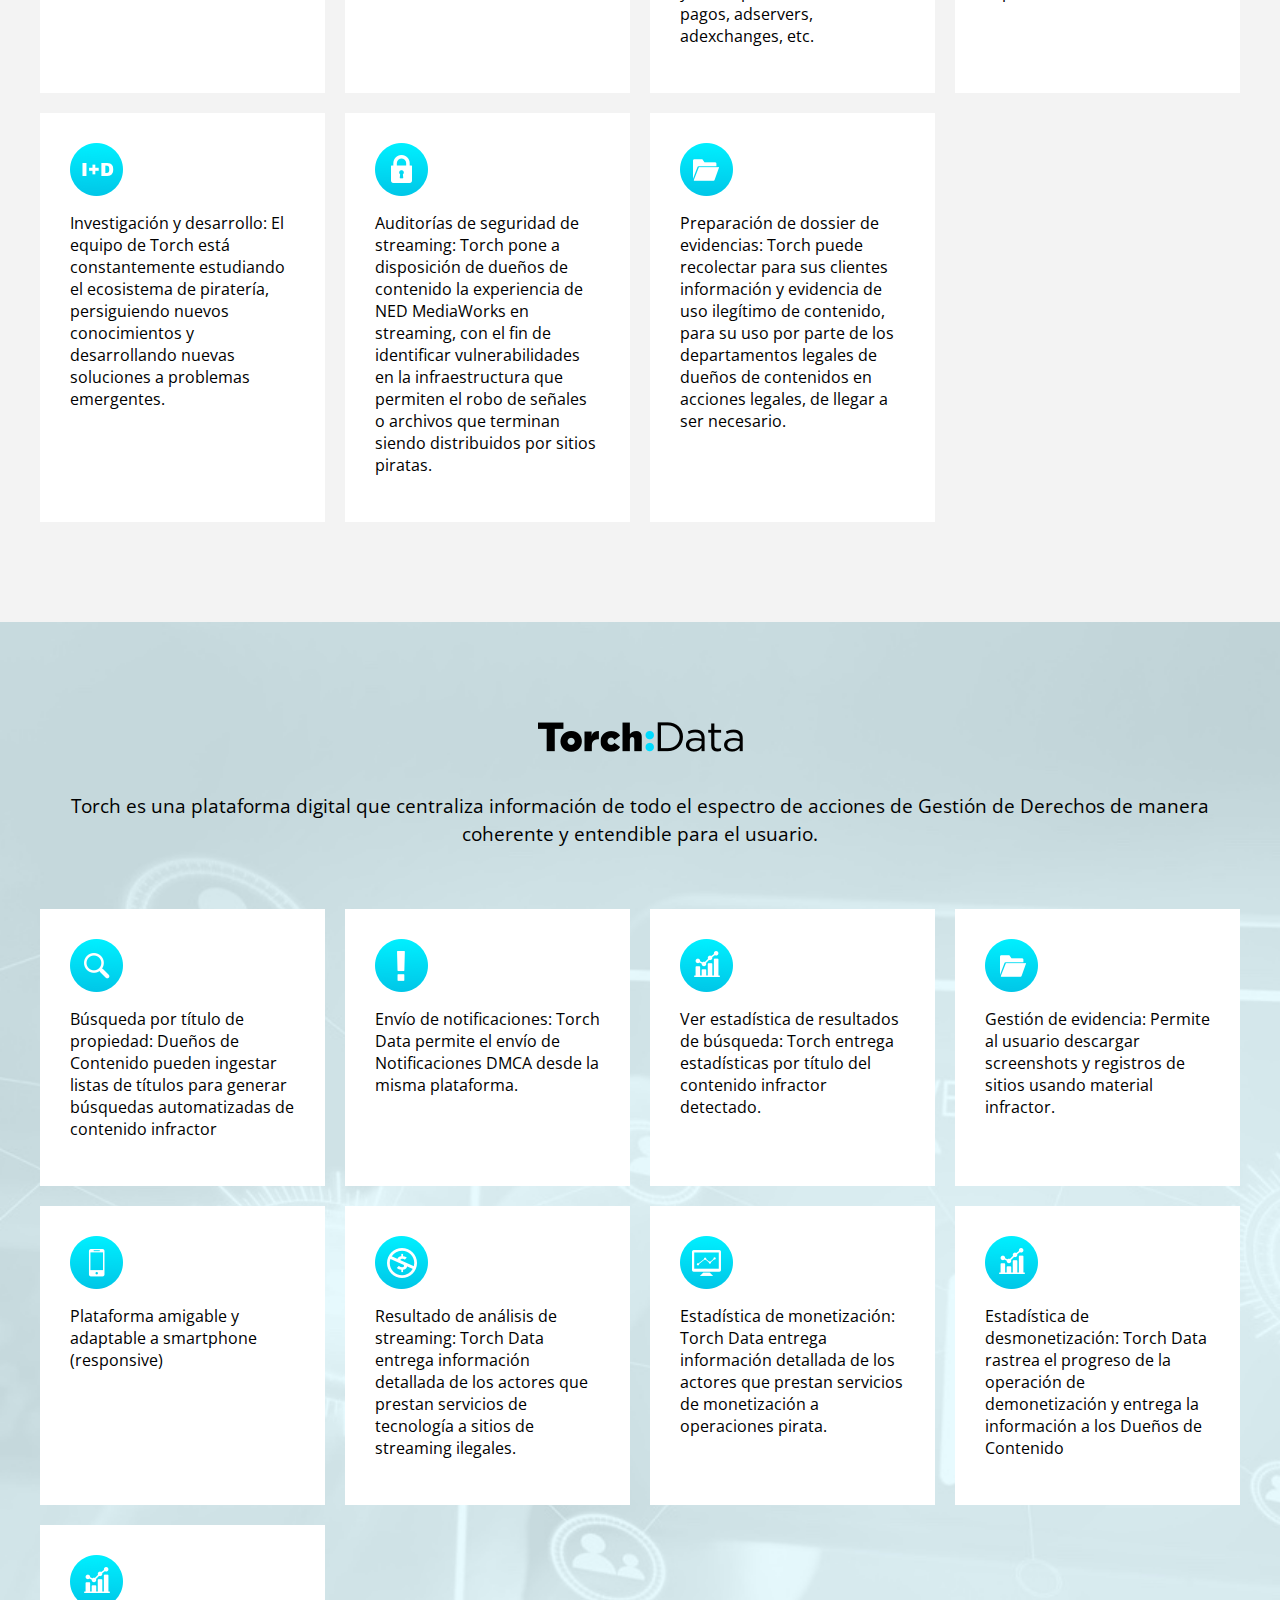
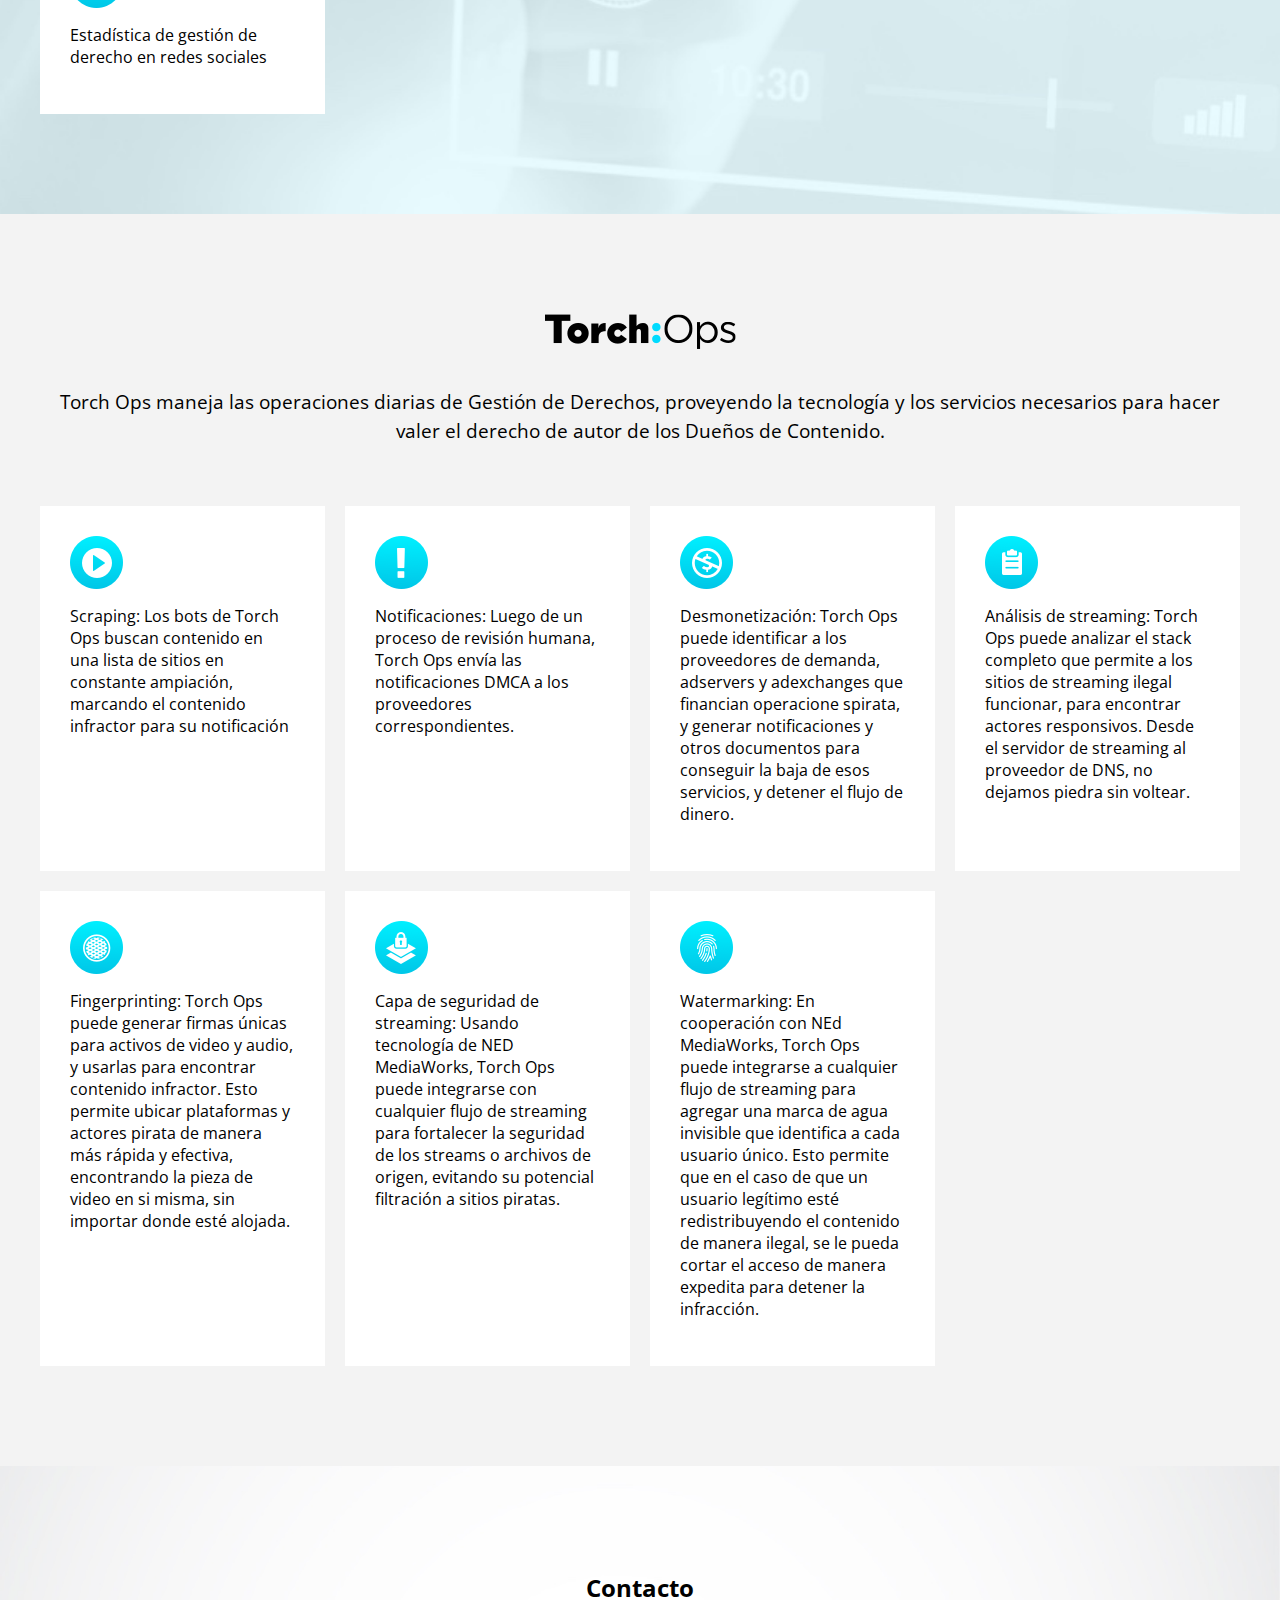
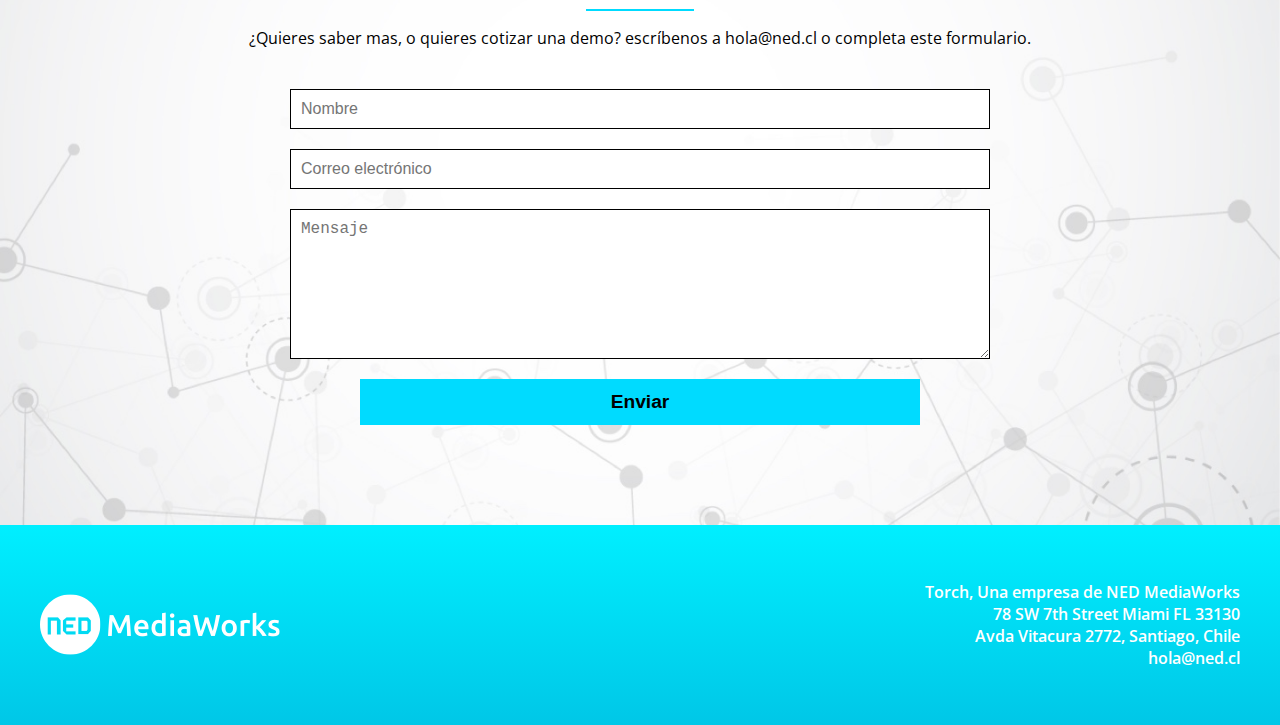
==== commit dff65719: "css fixes fonts" ====
--- a/esp.html
+++ b/esp.html
@@ -6,7 +6,7 @@
   <meta http-equiv="X-UA-Compatible" content="ie=edge">
   <title>TORCH</title>
   <meta name="Description" content="Torch es una solución 360º de Gestión de Derechos para contenido de video digital orientado a Broadcasters, Productores y Dueños de Contenido. ">
-  <link href="https://fonts.googleapis.com/css?family=Open+Sans:400,700" rel="stylesheet">
+  <link href="https://fonts.googleapis.com/css?family=Open+Sans:300,400,600,700,800" rel="stylesheet">
   <link rel="stylesheet" href="assets/css/style.css" />
 
   <!-- Global site tag (gtag.js) - Google Analytics -->
--- a/assets/css/style.css
+++ b/assets/css/style.css
@@ -306,6 +306,8 @@
           margin: 0;
           padding: 0 0 0 50px;
           text-align: left; } }
+      main section.intro .container .content .col .data h3 {
+        font-weight: 600; }
   main section.intro .container a.scroll {
     position: relative;
     display: table;
@@ -352,7 +354,7 @@
         margin: 0 20 40px 0;
         padding: 40px; } }
     main section.products .container .items-list > .item .top p {
-      font-weight: 600; }
+      font-weight: 400; }
     main section.products .container .items-list > .item .bottom {
       display: -webkit-box;
       display: -moz-box;
@@ -468,7 +470,7 @@
         margin: 0 0 20px 0; }
       main section.block-products .container .top p {
         font-size: 1.2rem;
-        line-height: 1.2; }
+        line-height: 1.5; }
     main section.block-products .container .bottom.items-list {
       display: -ms-grid;
       display: grid;
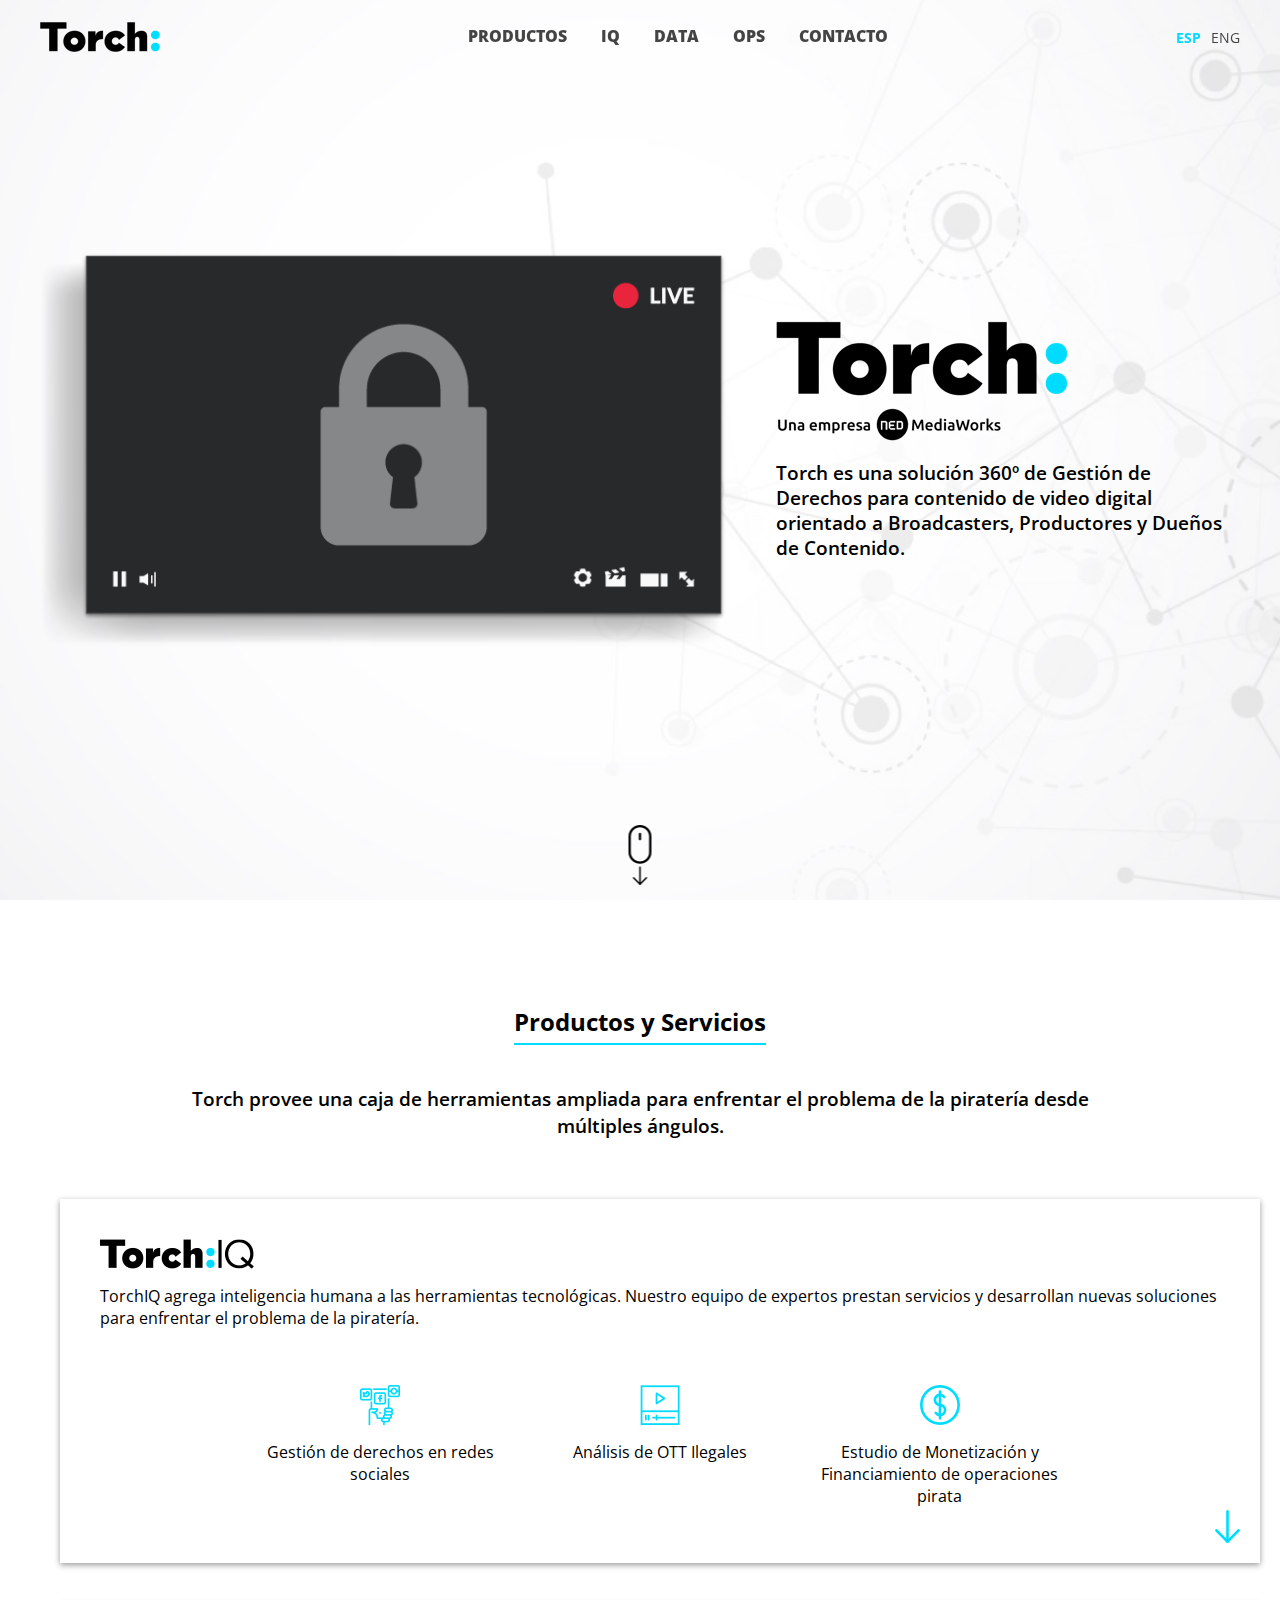
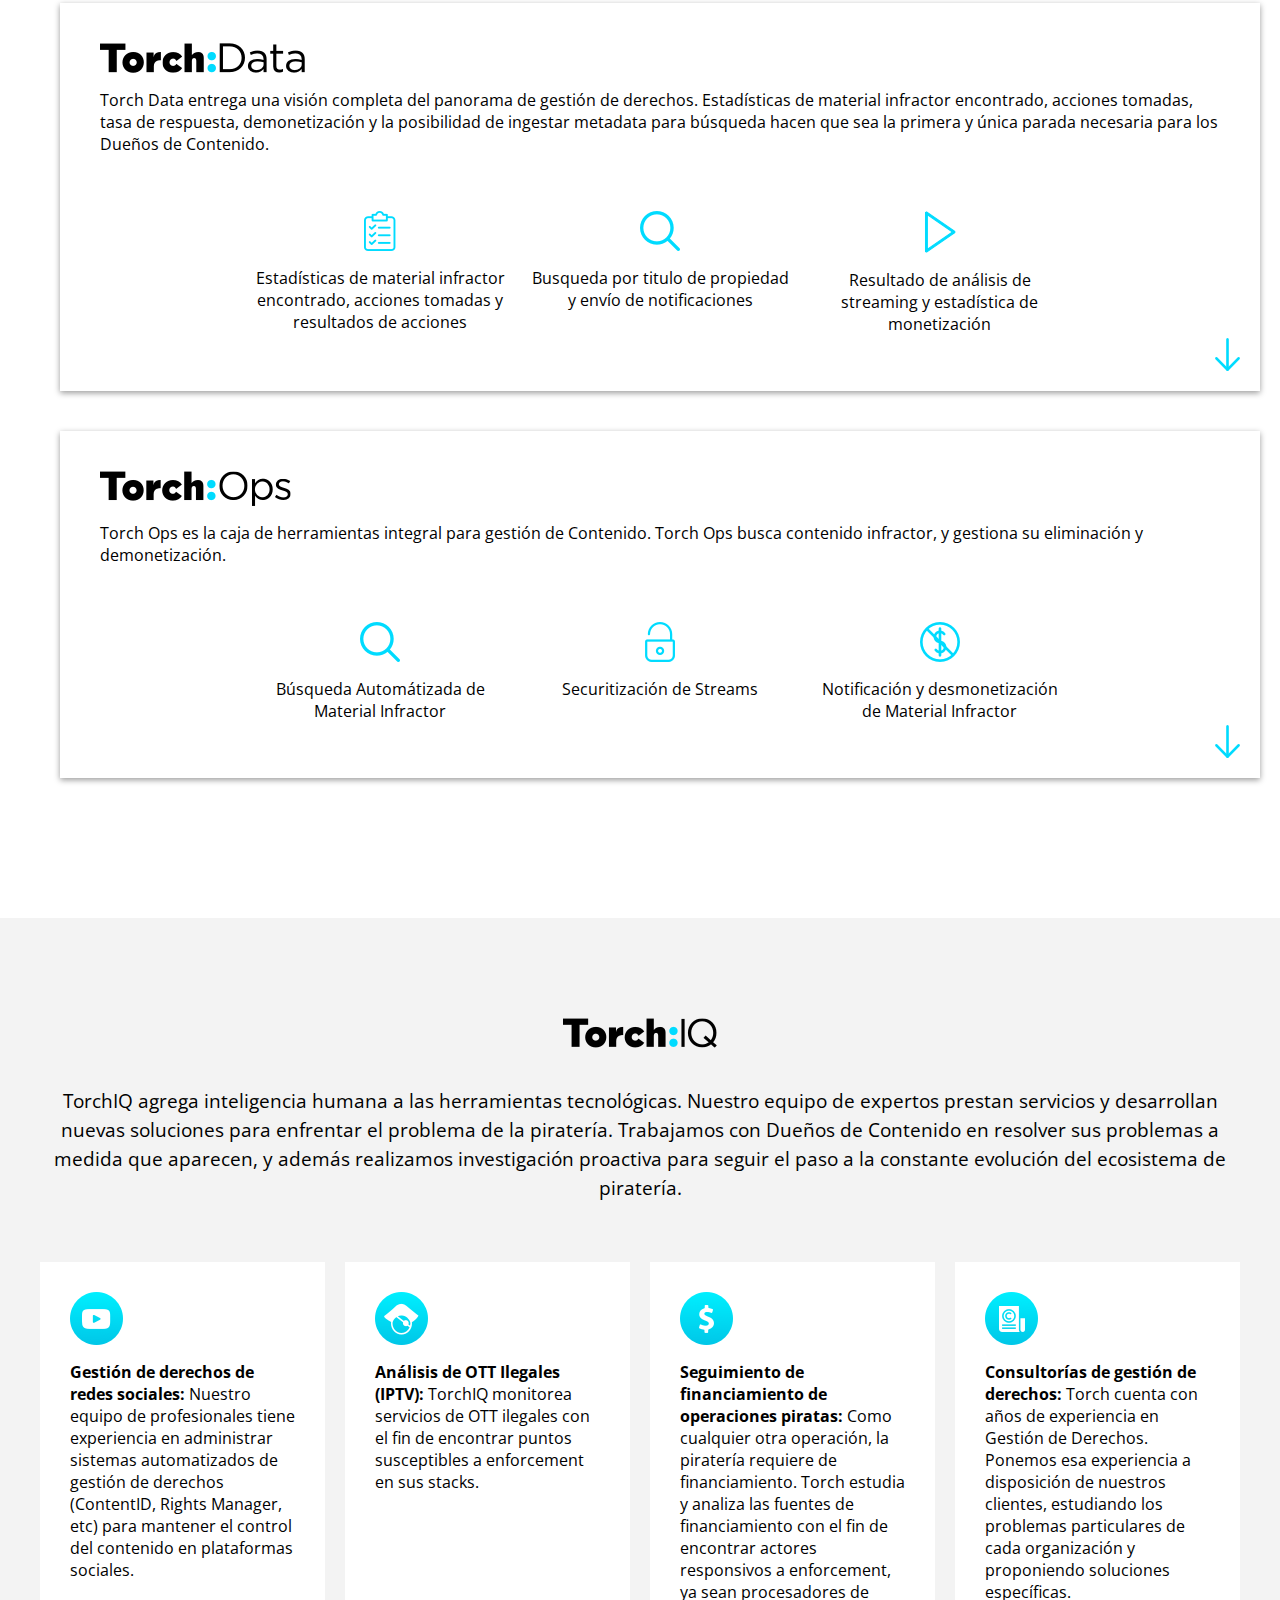
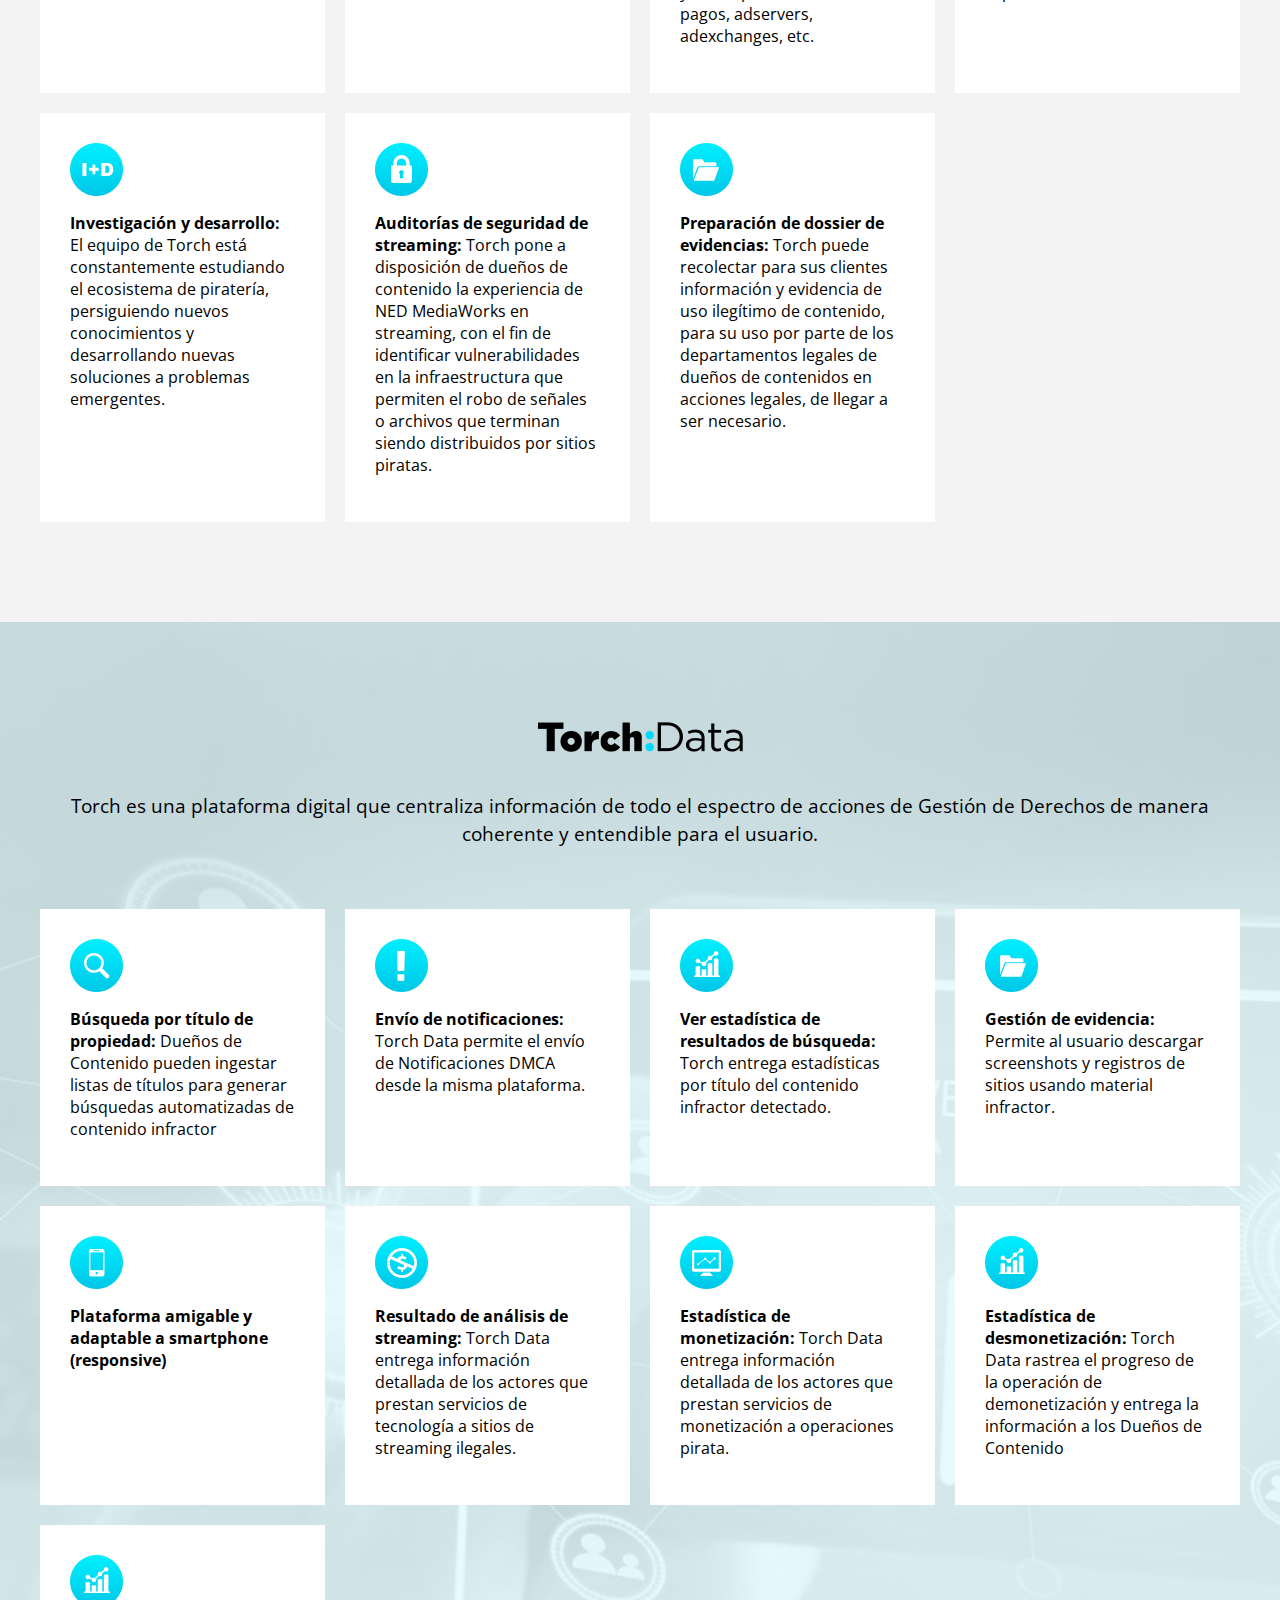
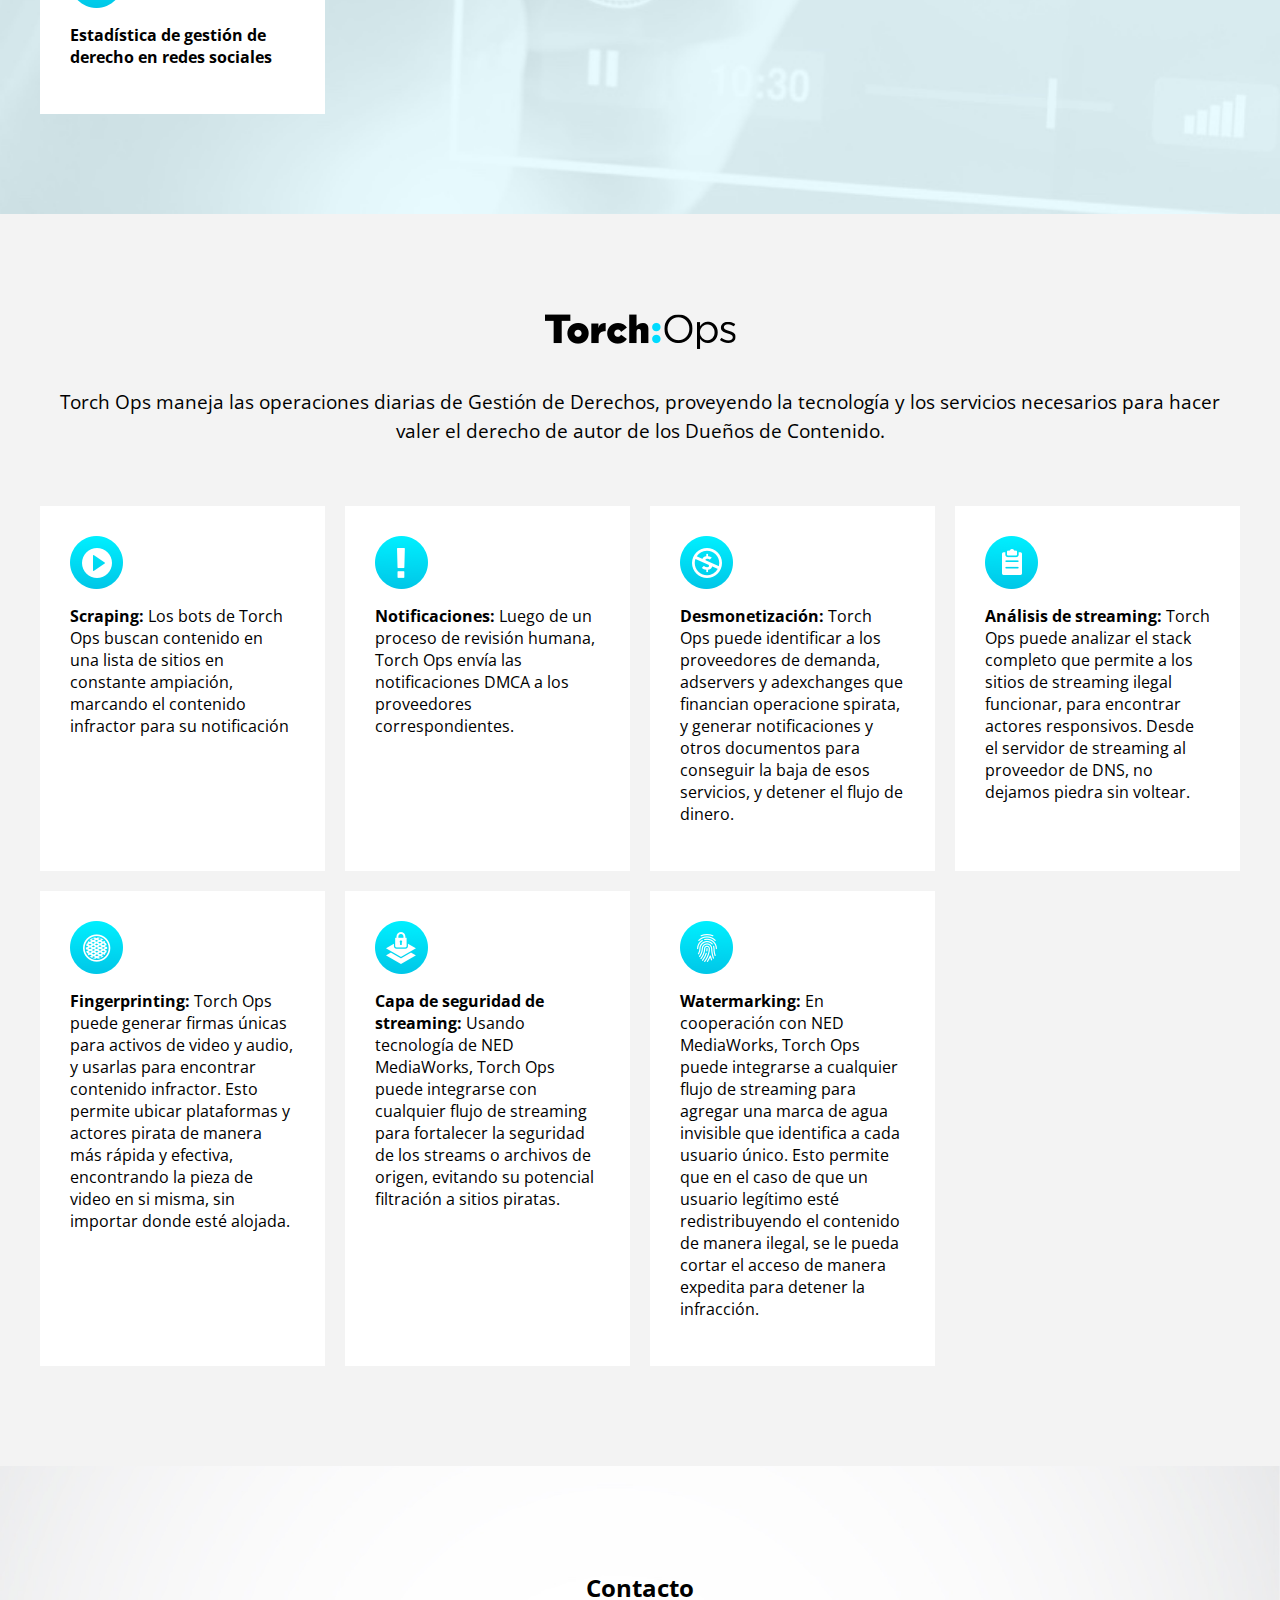
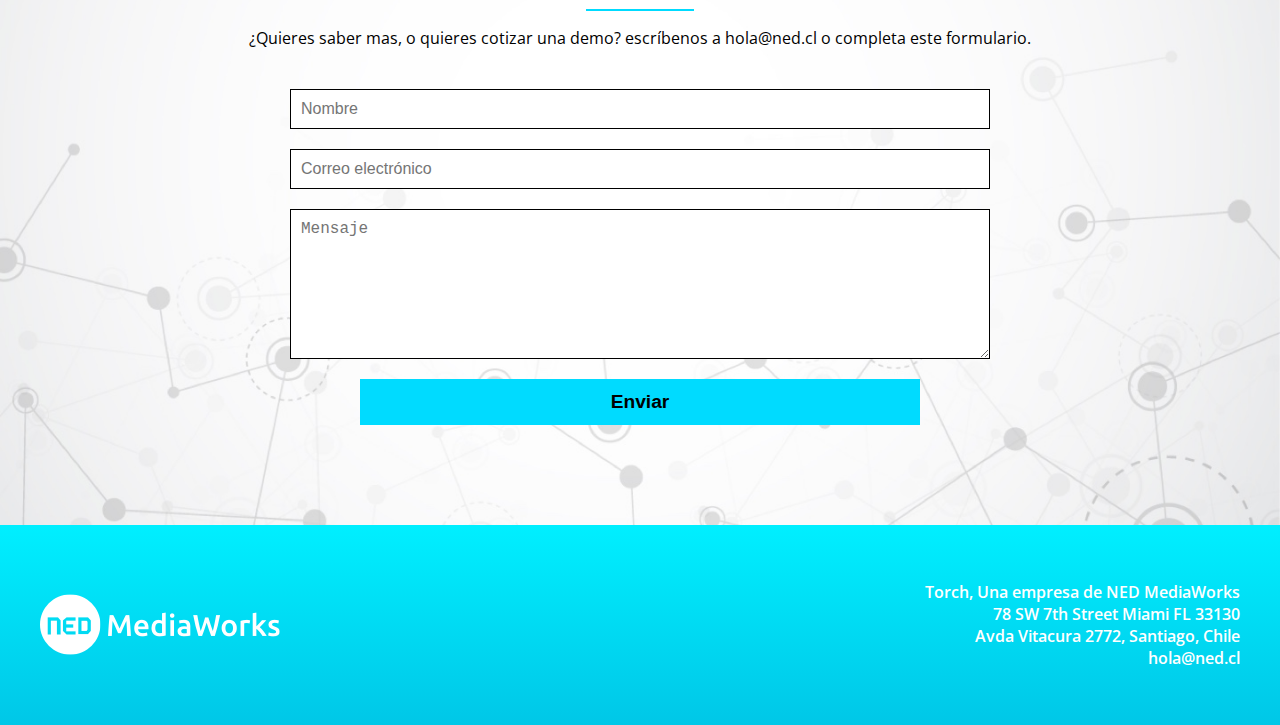
==== commit 1e3c8321: "add strong titles" ====
--- a/esp.html
+++ b/esp.html
@@ -163,31 +163,31 @@
         <div class="bottom items-list">
           <div class="item">
             <img src="assets/img/circle-iq-01.png">
-            <p>Gestión de derechos de redes sociales: Nuestro equipo de profesionales tiene experiencia  en administrar sistemas automatizados de gestión de derechos (ContentID, Rights Manager, etc) para mantener el control del contenido en plataformas sociales.</p>
+            <p><strong>Gestión de derechos de redes sociales:</strong> Nuestro equipo de profesionales tiene experiencia  en administrar sistemas automatizados de gestión de derechos (ContentID, Rights Manager, etc) para mantener el control del contenido en plataformas sociales.</p>
           </div>
           <div class="item">
             <img src="assets/img/circle-iq-02.png">
-            <p>Análisis de OTT Ilegales (IPTV): TorchIQ monitorea servicios de OTT ilegales con el fin de encontrar puntos susceptibles a enforcement en sus stacks.</p>
+            <p><strong>Análisis de OTT Ilegales (IPTV):</strong> TorchIQ monitorea servicios de OTT ilegales con el fin de encontrar puntos susceptibles a enforcement en sus stacks.</p>
           </div>
           <div class="item">
             <img src="assets/img/circle-iq-03.png">
-            <p>Seguimiento de financiamiento de operaciones piratas: Como cualquier otra operación, la piratería requiere de financiamiento. Torch estudia y analiza las fuentes de financiamiento con el fin de encontrar actores responsivos a enforcement, ya sean procesadores de pagos, adservers, adexchanges, etc.</p>
+            <p><strong>Seguimiento de financiamiento de operaciones piratas:</strong> Como cualquier otra operación, la piratería requiere de financiamiento. Torch estudia y analiza las fuentes de financiamiento con el fin de encontrar actores responsivos a enforcement, ya sean procesadores de pagos, adservers, adexchanges, etc.</p>
           </div>
           <div class="item">
             <img src="assets/img/circle-iq-04.png">
-            <p>Consultorías de gestión de derechos: Torch cuenta con años de experiencia en Gestión de Derechos. Ponemos esa experiencia a disposición de nuestros clientes, estudiando los problemas particulares de cada organización y proponiendo soluciones específicas.</p>
+            <p><strong>Consultorías de gestión de derechos:</strong> Torch cuenta con años de experiencia en Gestión de Derechos. Ponemos esa experiencia a disposición de nuestros clientes, estudiando los problemas particulares de cada organización y proponiendo soluciones específicas.</p>
           </div>
           <div class="item">
               <img src="assets/img/circle-iq-05.png">
-              <p>Investigación y desarrollo: El equipo de Torch está constantemente estudiando el ecosistema de piratería, persiguiendo nuevos conocimientos y desarrollando nuevas soluciones a problemas emergentes.</p>
+              <p><strong>Investigación y desarrollo:</strong> El equipo de Torch está constantemente estudiando el ecosistema de piratería, persiguiendo nuevos conocimientos y desarrollando nuevas soluciones a problemas emergentes.</p>
             </div>
             <div class="item">
               <img src="assets/img/circle-iq-06.png">
-              <p>Auditorías de seguridad de streaming: Torch pone a disposición de dueños de contenido la experiencia de NED MediaWorks en streaming, con el fin de identificar vulnerabilidades en la infraestructura que permiten el robo de señales o archivos que terminan siendo distribuidos por sitios piratas.</p>
+              <p><strong>Auditorías de seguridad de streaming:</strong> Torch pone a disposición de dueños de contenido la experiencia de NED MediaWorks en streaming, con el fin de identificar vulnerabilidades en la infraestructura que permiten el robo de señales o archivos que terminan siendo distribuidos por sitios piratas.</p>
             </div>
             <div class="item">
               <img src="assets/img/circle-iq-07.png">
-              <p>Preparación de dossier de evidencias: Torch puede recolectar para sus clientes información y evidencia de uso ilegítimo de contenido, para su uso por parte de los departamentos legales de dueños de contenidos en acciones legales, de llegar a ser necesario.</p>
+              <p><strong>Preparación de dossier de evidencias:</strong> Torch puede recolectar para sus clientes información y evidencia de uso ilegítimo de contenido, para su uso por parte de los departamentos legales de dueños de contenidos en acciones legales, de llegar a ser necesario.</p>
             </div>            
         </div>
       </div>
@@ -202,39 +202,39 @@
         <div class="bottom items-list">
           <div class="item">
             <img src="assets/img/circle-data-01.png" alt="">
-            <p>Búsqueda por título de propiedad: Dueños de Contenido pueden ingestar listas de títulos para generar búsquedas automatizadas de contenido infractor</p>
+            <p><strong>Búsqueda por título de propiedad:</strong> Dueños de Contenido pueden ingestar listas de títulos para generar búsquedas automatizadas de contenido infractor</p>
           </div>
           <div class="item">
             <img src="assets/img/circle-data-02.png" alt="">
-            <p>Envío de notificaciones: Torch Data permite el envío de Notificaciones DMCA desde la misma plataforma.</p>
+            <p><strong>Envío de notificaciones:</strong> Torch Data permite el envío de Notificaciones DMCA desde la misma plataforma.</p>
           </div>
           <div class="item">
             <img src="assets/img/circle-data-03.png" alt="">
-            <p>Ver estadística de resultados de búsqueda: Torch entrega estadísticas por título del contenido infractor detectado.</p>
+            <p><strong>Ver estadística de resultados de búsqueda:</strong> Torch entrega estadísticas por título del contenido infractor detectado.</p>
           </div>
           <div class="item">
             <img src="assets/img/circle-data-04.png" alt="">
-            <p>Gestión de evidencia: Permite al usuario descargar screenshots y registros de sitios usando material infractor.</p>
+            <p><strong>Gestión de evidencia:</strong> Permite al usuario descargar screenshots y registros de sitios usando material infractor.</p>
           </div>
           <div class="item">
             <img src="assets/img/circle-data-05.png" alt="">
-            <p>Plataforma amigable y adaptable a smartphone (responsive) </p>
+            <p><strong>Plataforma amigable y adaptable a smartphone (responsive)</strong> </p>
           </div>
           <div class="item">
             <img src="assets/img/circle-data-06.png" alt="">
-            <p>Resultado de análisis de streaming: Torch Data entrega información detallada de los actores que prestan servicios de tecnología a sitios de streaming ilegales.</p>
+            <p><strong>Resultado de análisis de streaming:</strong> Torch Data entrega información detallada de los actores que prestan servicios de tecnología a sitios de streaming ilegales.</p>
           </div>
           <div class="item">
             <img src="assets/img/circle-data-07.png" alt="">
-            <p>Estadística de monetización: Torch Data entrega información detallada de los actores que prestan servicios de monetización a operaciones pirata.</p>
+            <p><strong>Estadística de monetización:</strong> Torch Data entrega información detallada de los actores que prestan servicios de monetización a operaciones pirata.</p>
           </div>
           <div class="item">
             <img src="assets/img/circle-data-08.png" alt="">
-            <p>Estadística de desmonetización: Torch Data rastrea el progreso de la operación de demonetización y entrega la información a los Dueños de Contenido </p>
+            <p><strong>Estadística de desmonetización:</strong> Torch Data rastrea el progreso de la operación de demonetización y entrega la información a los Dueños de Contenido </p>
           </div>
           <div class="item">
             <img src="assets/img/circle-data-09.png" alt="">
-            <p>Estadística de gestión de derecho en redes sociales</p>
+            <p><strong>Estadística de gestión de derecho en redes sociales</strong></p>
           </div>          
         </div>
       </div>
@@ -249,31 +249,31 @@
         <div class="bottom items-list">
           <div class="item">
             <img src="assets/img/circle-ops-01.png" alt="">
-            <p>Scraping: Los bots de Torch Ops buscan contenido en una lista de sitios en constante ampiación, marcando el contenido infractor para su notificación</p>
+            <p><strong>Scraping:</strong> Los bots de Torch Ops buscan contenido en una lista de sitios en constante ampiación, marcando el contenido infractor para su notificación</p>
           </div>
           <div class="item">
             <img src="assets/img/circle-ops-02.png" alt="">
-            <p>Notificaciones: Luego de un proceso de revisión humana, Torch Ops envía las notificaciones DMCA a los proveedores correspondientes.</p>
+            <p><strong>Notificaciones:</strong> Luego de un proceso de revisión humana, Torch Ops envía las notificaciones DMCA a los proveedores correspondientes.</p>
           </div>
           <div class="item">
             <img src="assets/img/circle-ops-03.png" alt="">
-            <p>Desmonetización: Torch Ops puede identificar a los proveedores de demanda, adservers y adexchanges que financian operacione spirata, y generar notificaciones y otros documentos para conseguir la baja de esos servicios, y detener el flujo de dinero.</p>
+            <p><strong>Desmonetización:</strong> Torch Ops puede identificar a los proveedores de demanda, adservers y adexchanges que financian operacione spirata, y generar notificaciones y otros documentos para conseguir la baja de esos servicios, y detener el flujo de dinero.</p>
           </div>
           <div class="item">
             <img src="assets/img/circle-ops-04.png" alt="">
-            <p>Análisis de streaming: Torch Ops puede analizar el stack completo que permite a los sitios de streaming ilegal funcionar, para encontrar actores responsivos. Desde el servidor de streaming al proveedor de DNS, no dejamos piedra sin voltear. </p>
+            <p><strong>Análisis de streaming:</strong> Torch Ops puede analizar el stack completo que permite a los sitios de streaming ilegal funcionar, para encontrar actores responsivos. Desde el servidor de streaming al proveedor de DNS, no dejamos piedra sin voltear. </p>
           </div>
           <div class="item">
             <img src="assets/img/circle-ops-05.png" alt="">
-            <p>Fingerprinting: Torch Ops puede generar firmas únicas para activos de video y audio, y  usarlas para encontrar contenido infractor. Esto permite ubicar plataformas y actores pirata de manera más rápida y efectiva, encontrando la pieza de video en si misma, sin importar donde esté alojada.</p>
+            <p><strong>Fingerprinting:</strong> Torch Ops puede generar firmas únicas para activos de video y audio, y  usarlas para encontrar contenido infractor. Esto permite ubicar plataformas y actores pirata de manera más rápida y efectiva, encontrando la pieza de video en si misma, sin importar donde esté alojada.</p>
           </div>
           <div class="item">
             <img src="assets/img/circle-ops-06.png" alt="">
-            <p>Capa de seguridad de streaming: Usando tecnología de NED MediaWorks, Torch Ops puede integrarse con cualquier flujo de streaming para fortalecer la seguridad de los streams o archivos de origen, evitando su potencial filtración a sitios piratas.</p>
+            <p><strong>Capa de seguridad de streaming:</strong> Usando tecnología de NED MediaWorks, Torch Ops puede integrarse con cualquier flujo de streaming para fortalecer la seguridad de los streams o archivos de origen, evitando su potencial filtración a sitios piratas.</p>
           </div>
           <div class="item">
             <img src="assets/img/circle-ops-07.png" alt="">
-            <p>Watermarking: En cooperación con NEd MediaWorks, Torch Ops puede integrarse a cualquier flujo de streaming para agregar una marca de agua invisible que identifica a cada usuario único. Esto permite que en el caso de que un usuario legítimo esté redistribuyendo el contenido de manera ilegal, se le pueda cortar el acceso de manera expedita para detener la infracción.</p>
+            <p><strong>Watermarking:</strong> En cooperación con NED MediaWorks, Torch Ops puede integrarse a cualquier flujo de streaming para agregar una marca de agua invisible que identifica a cada usuario único. Esto permite que en el caso de que un usuario legítimo esté redistribuyendo el contenido de manera ilegal, se le pueda cortar el acceso de manera expedita para detener la infracción.</p>
           </div>
         </div>
       </div>
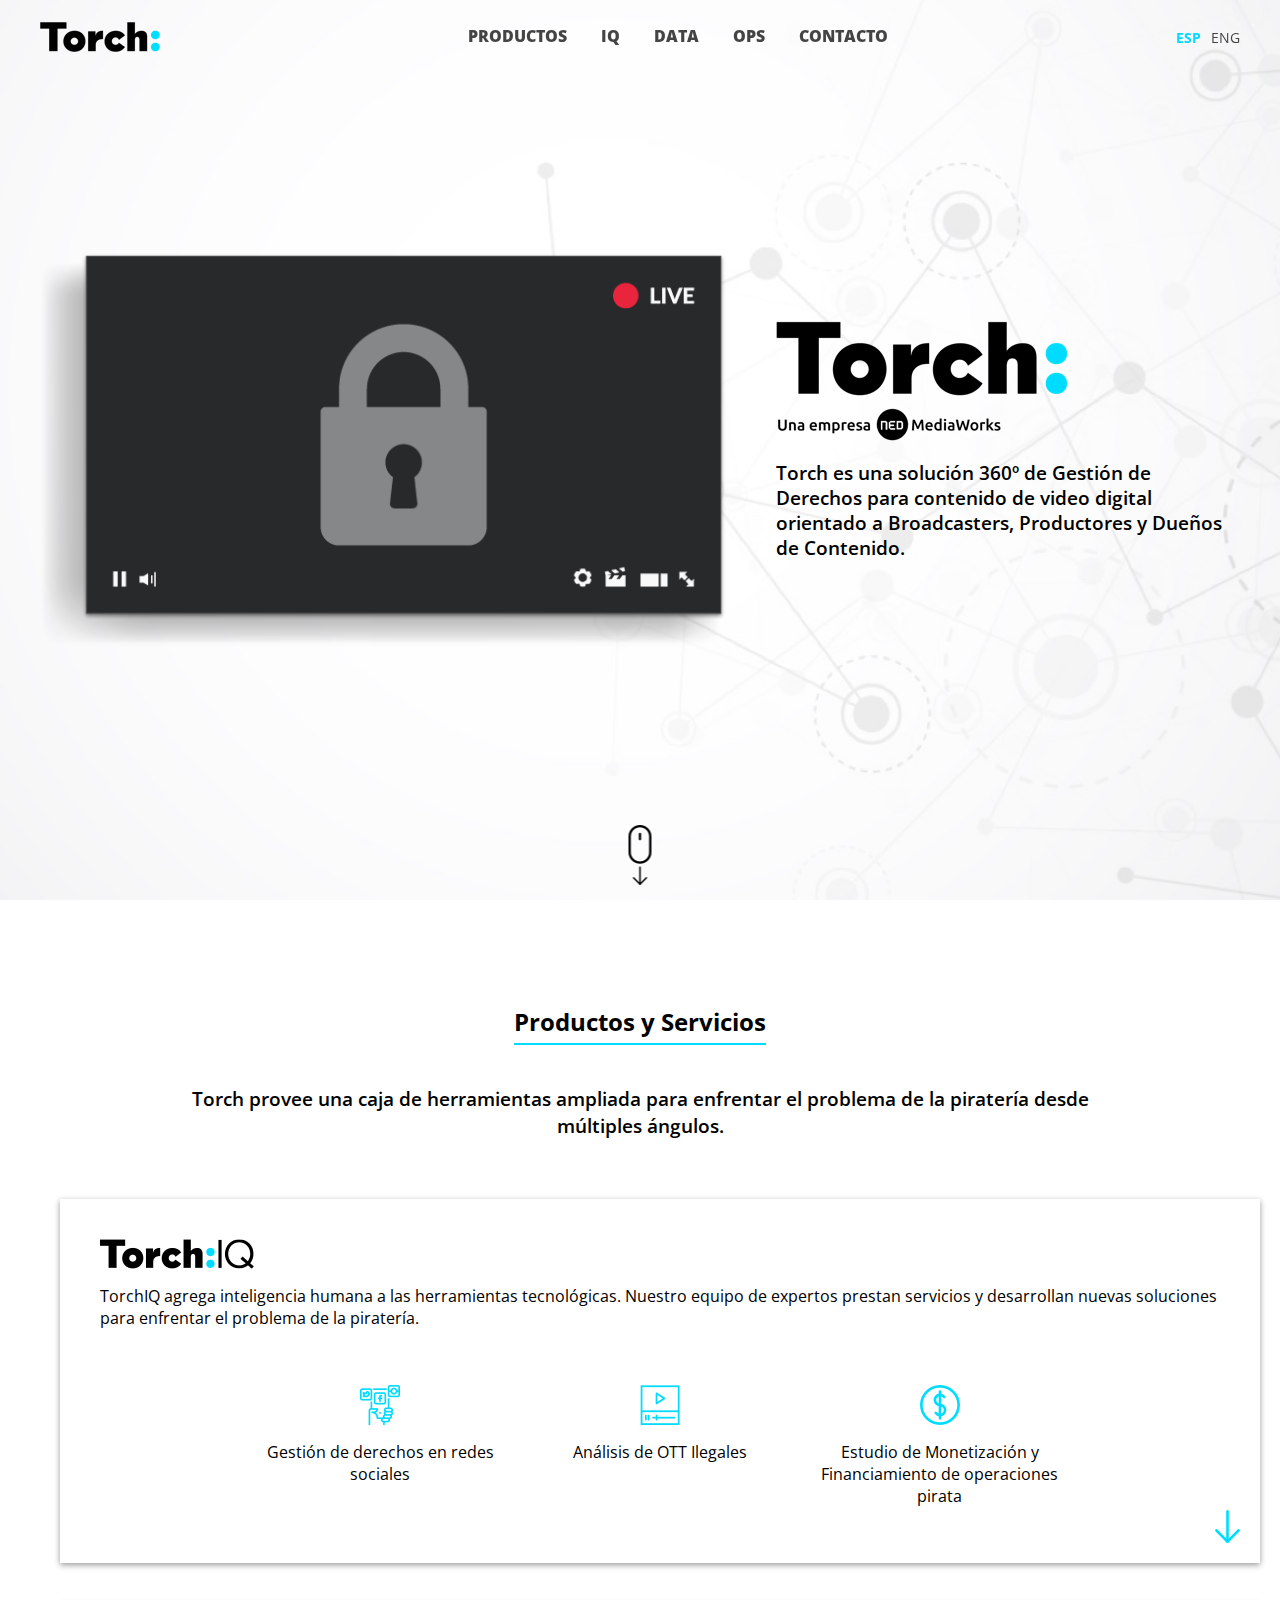
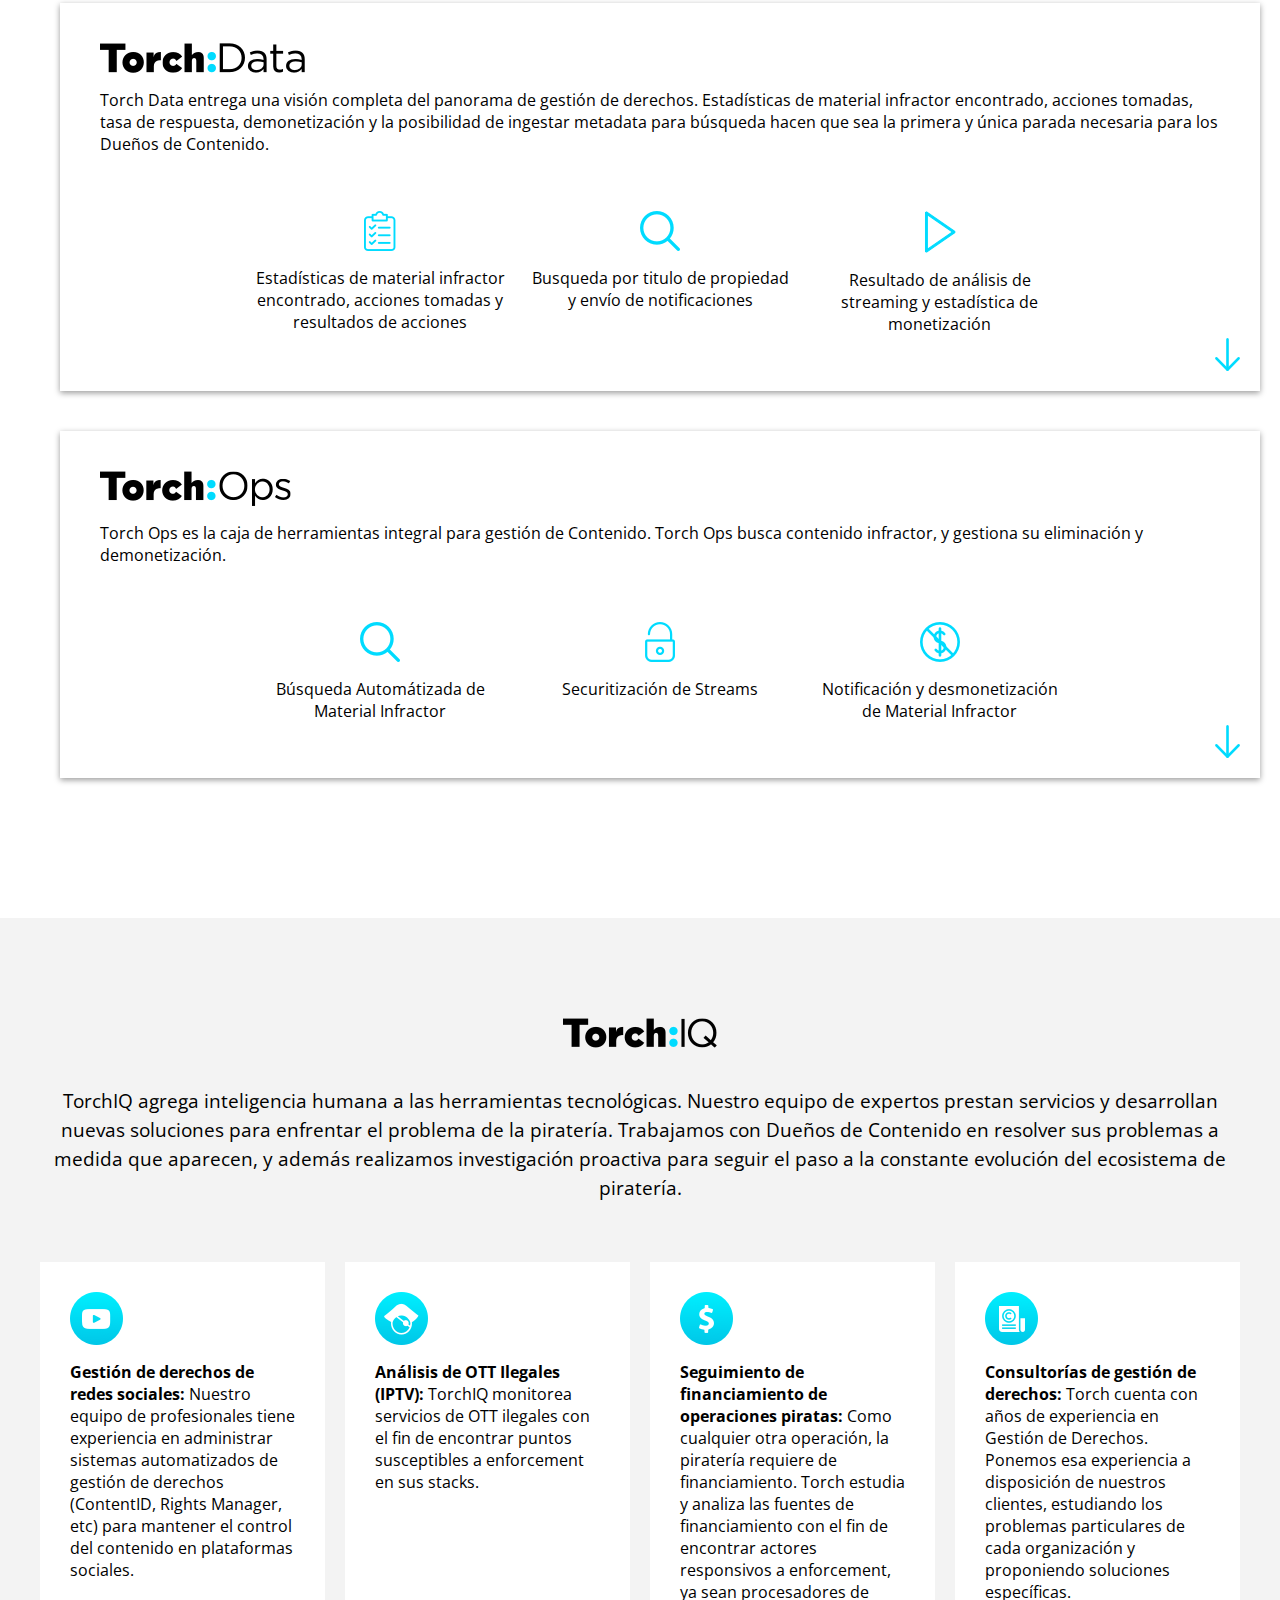
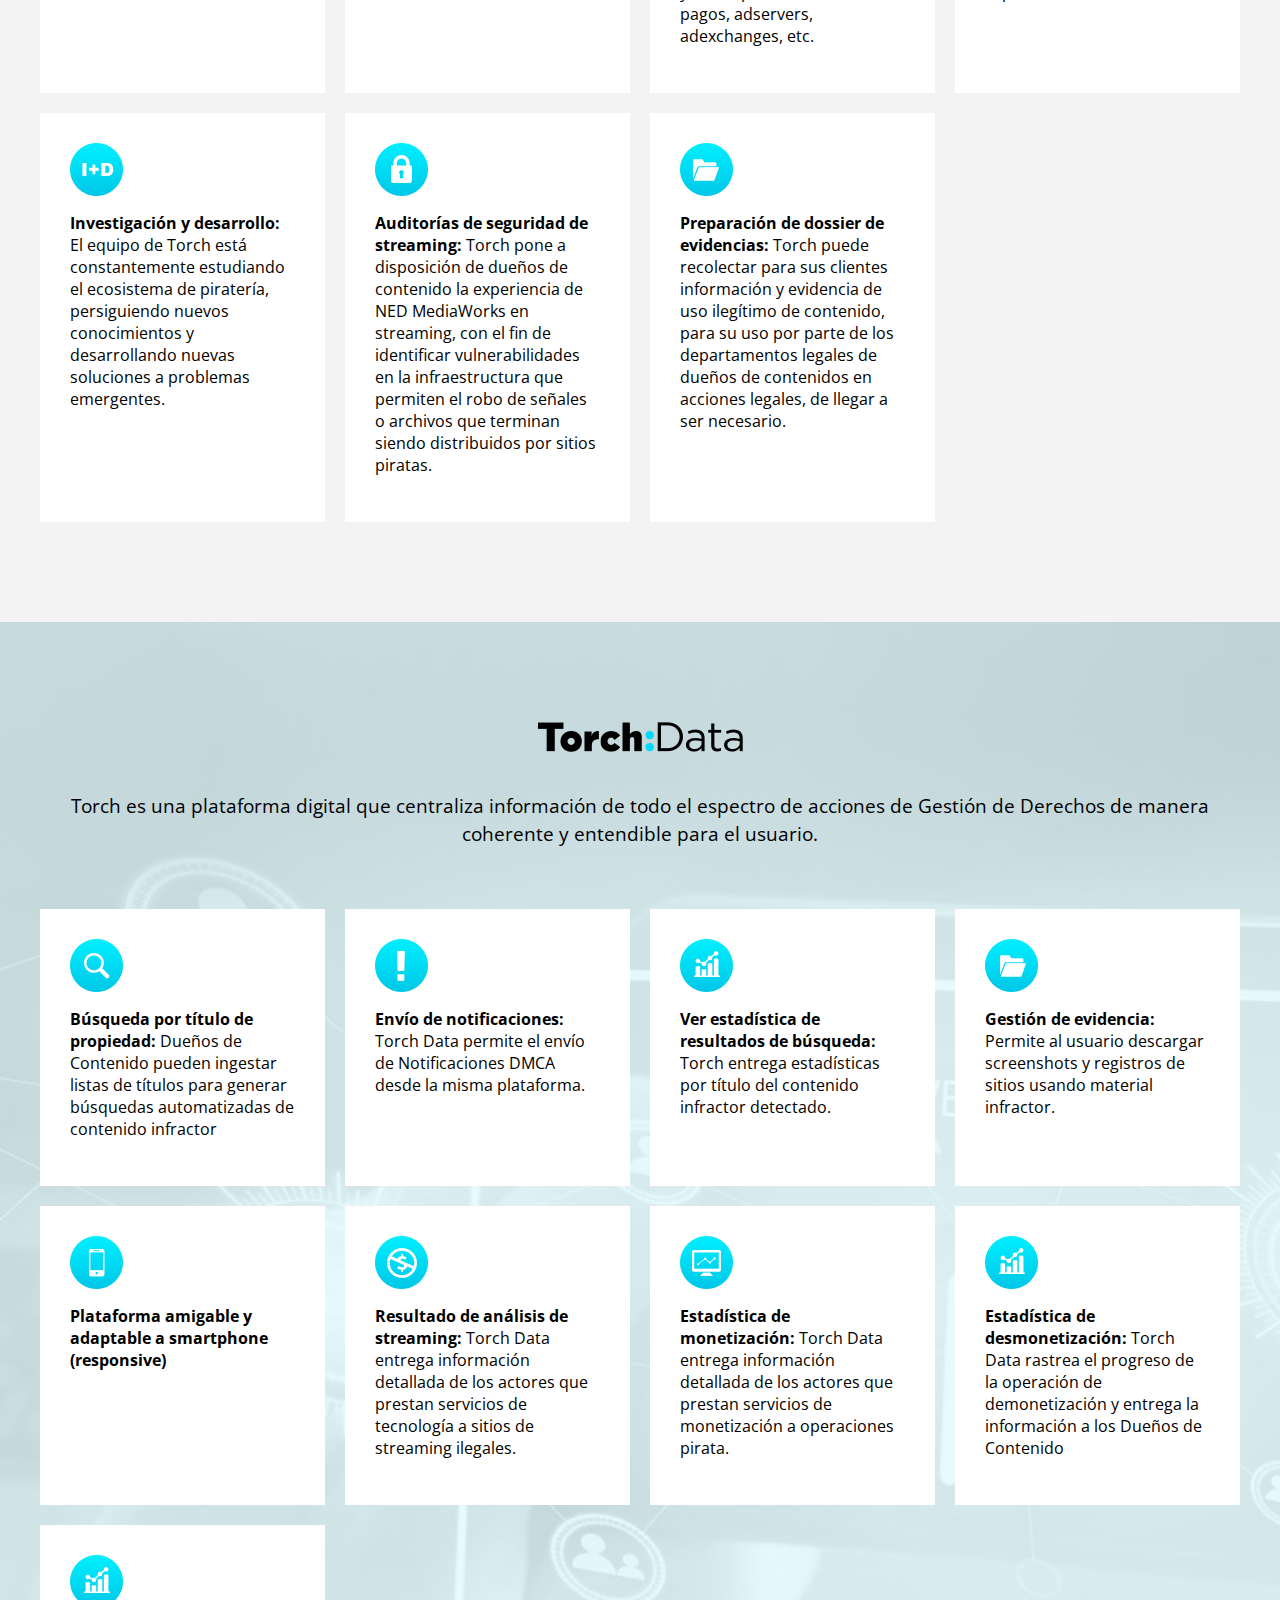
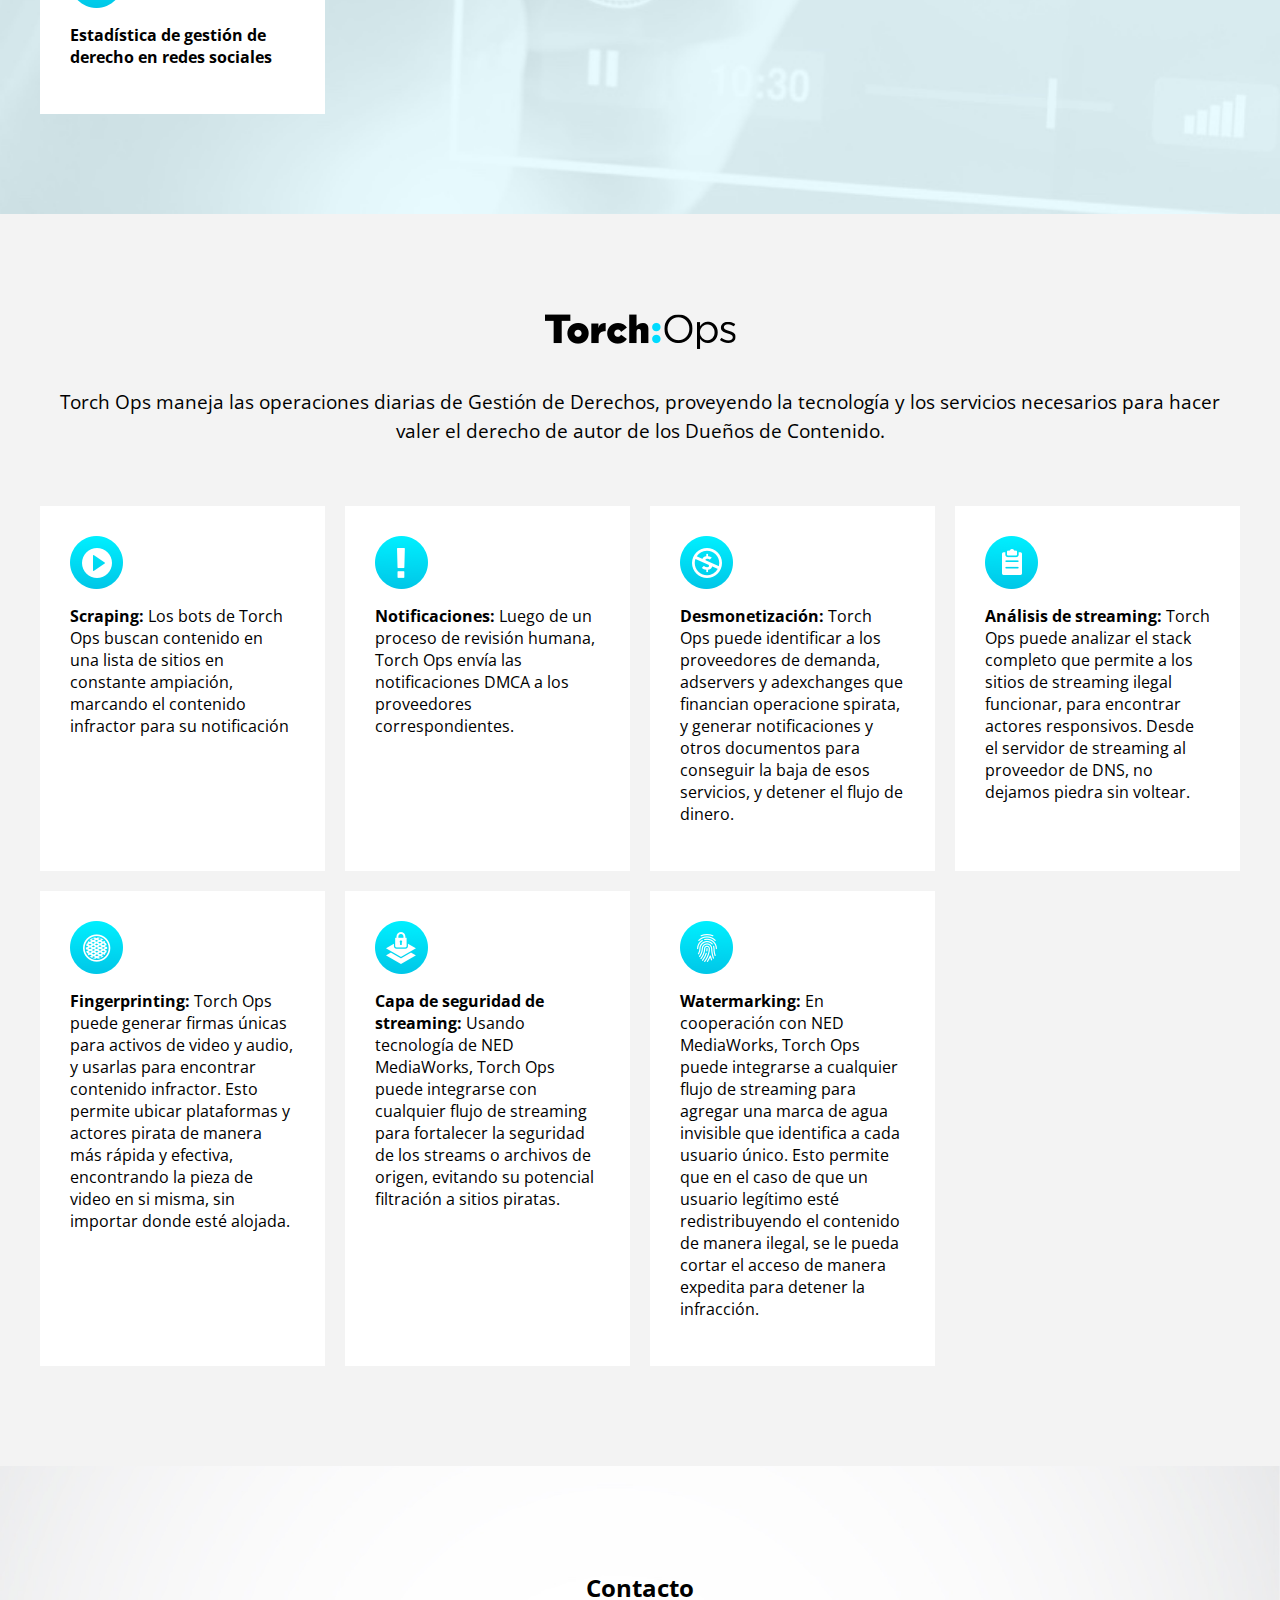
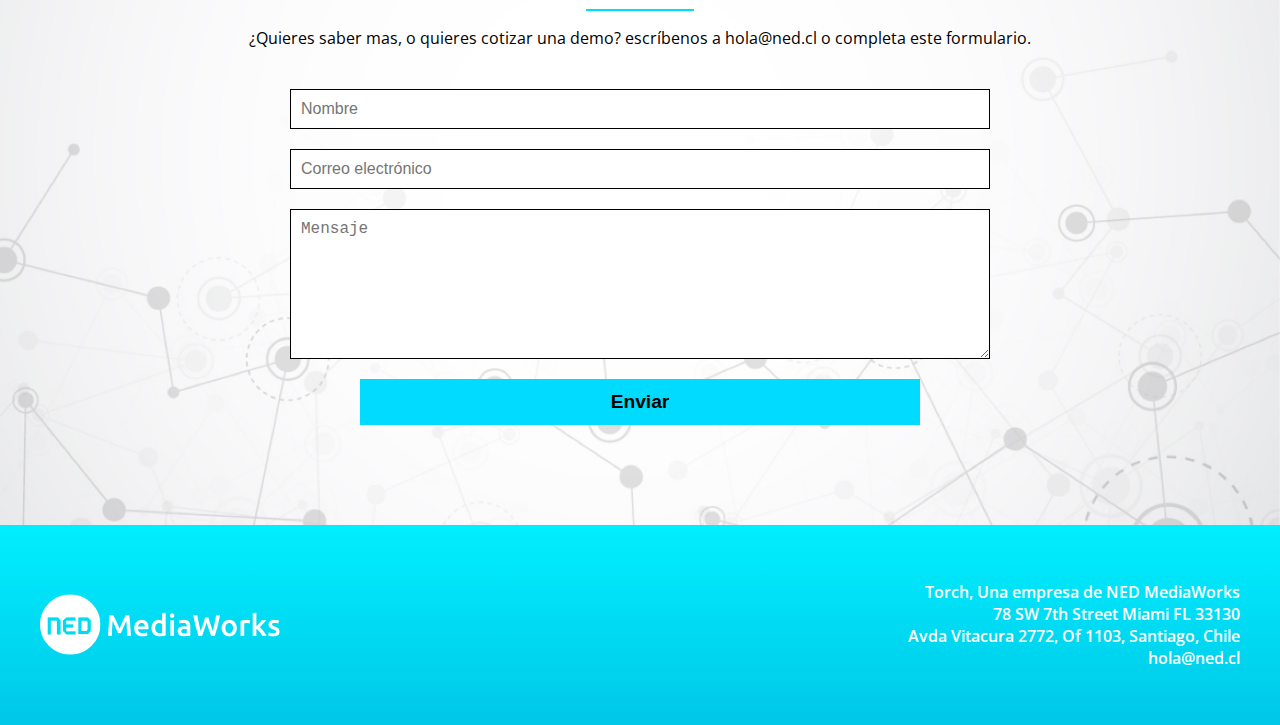
==== commit 39f11644: "fix address" ====
--- a/esp.html
+++ b/esp.html
@@ -306,7 +306,7 @@
       <div class="col">
         <p>Torch, Una empresa de NED MediaWorks<br>
           78 SW 7th Street Miami FL 33130<br>
-          Avda Vitacura 2772, Santiago, Chile<br>
+          Avda Vitacura 2772, Of 1103, Santiago, Chile<br>
           <a href="mailto:hola@ned.cl" target="_blank">hola@ned.cl</a>
           </p>
       </div>
